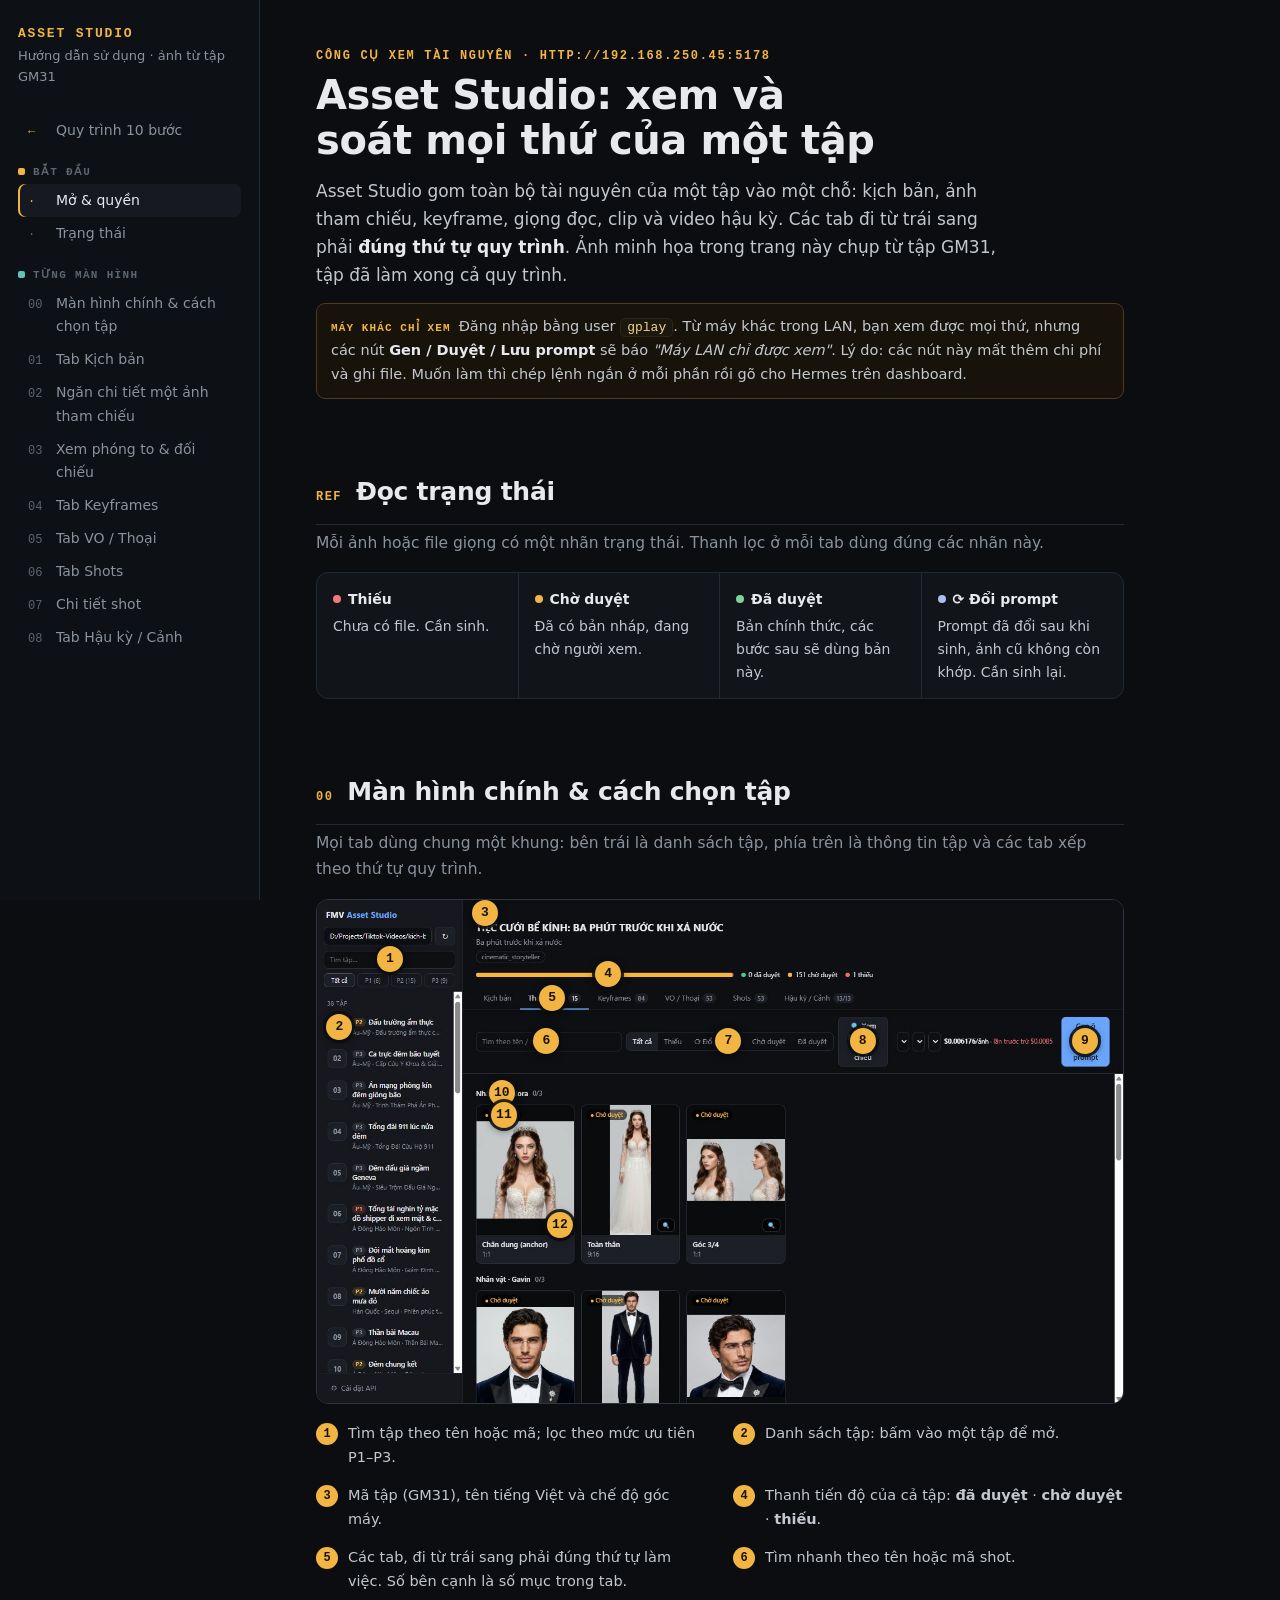
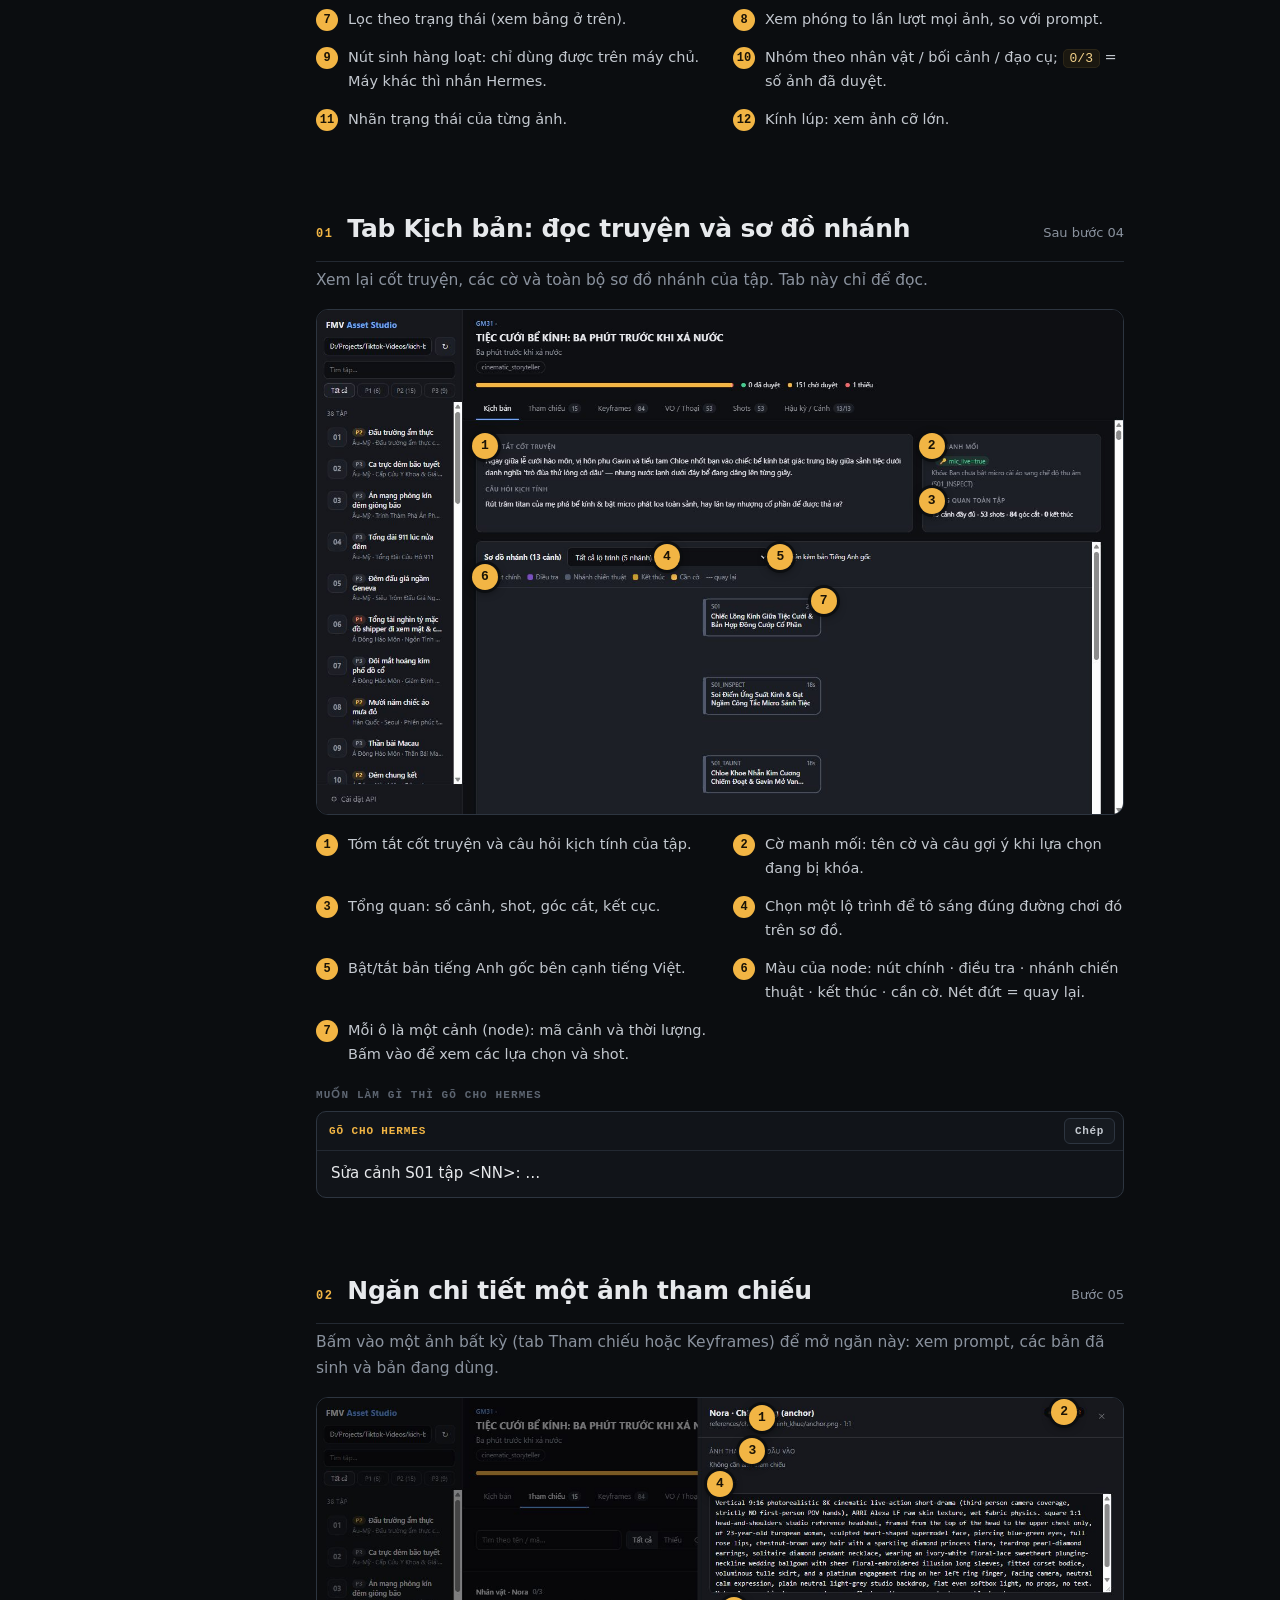
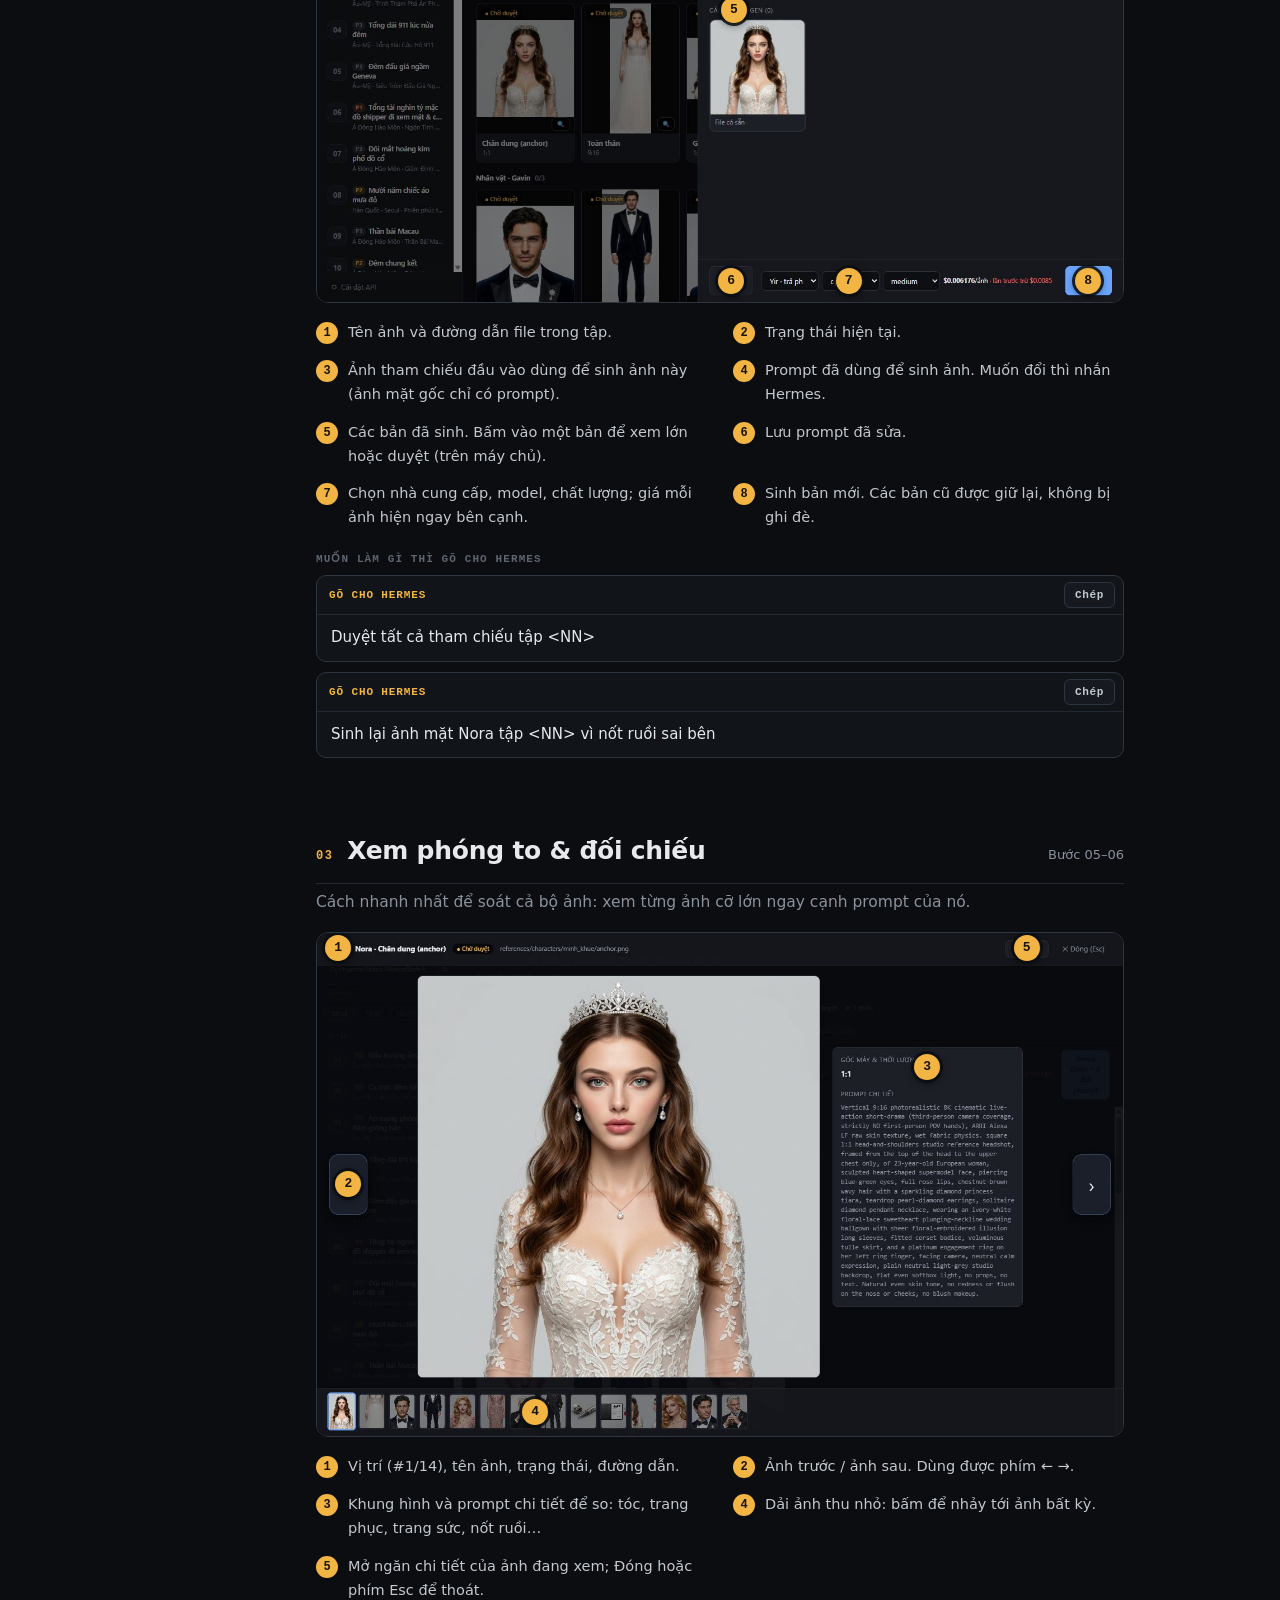
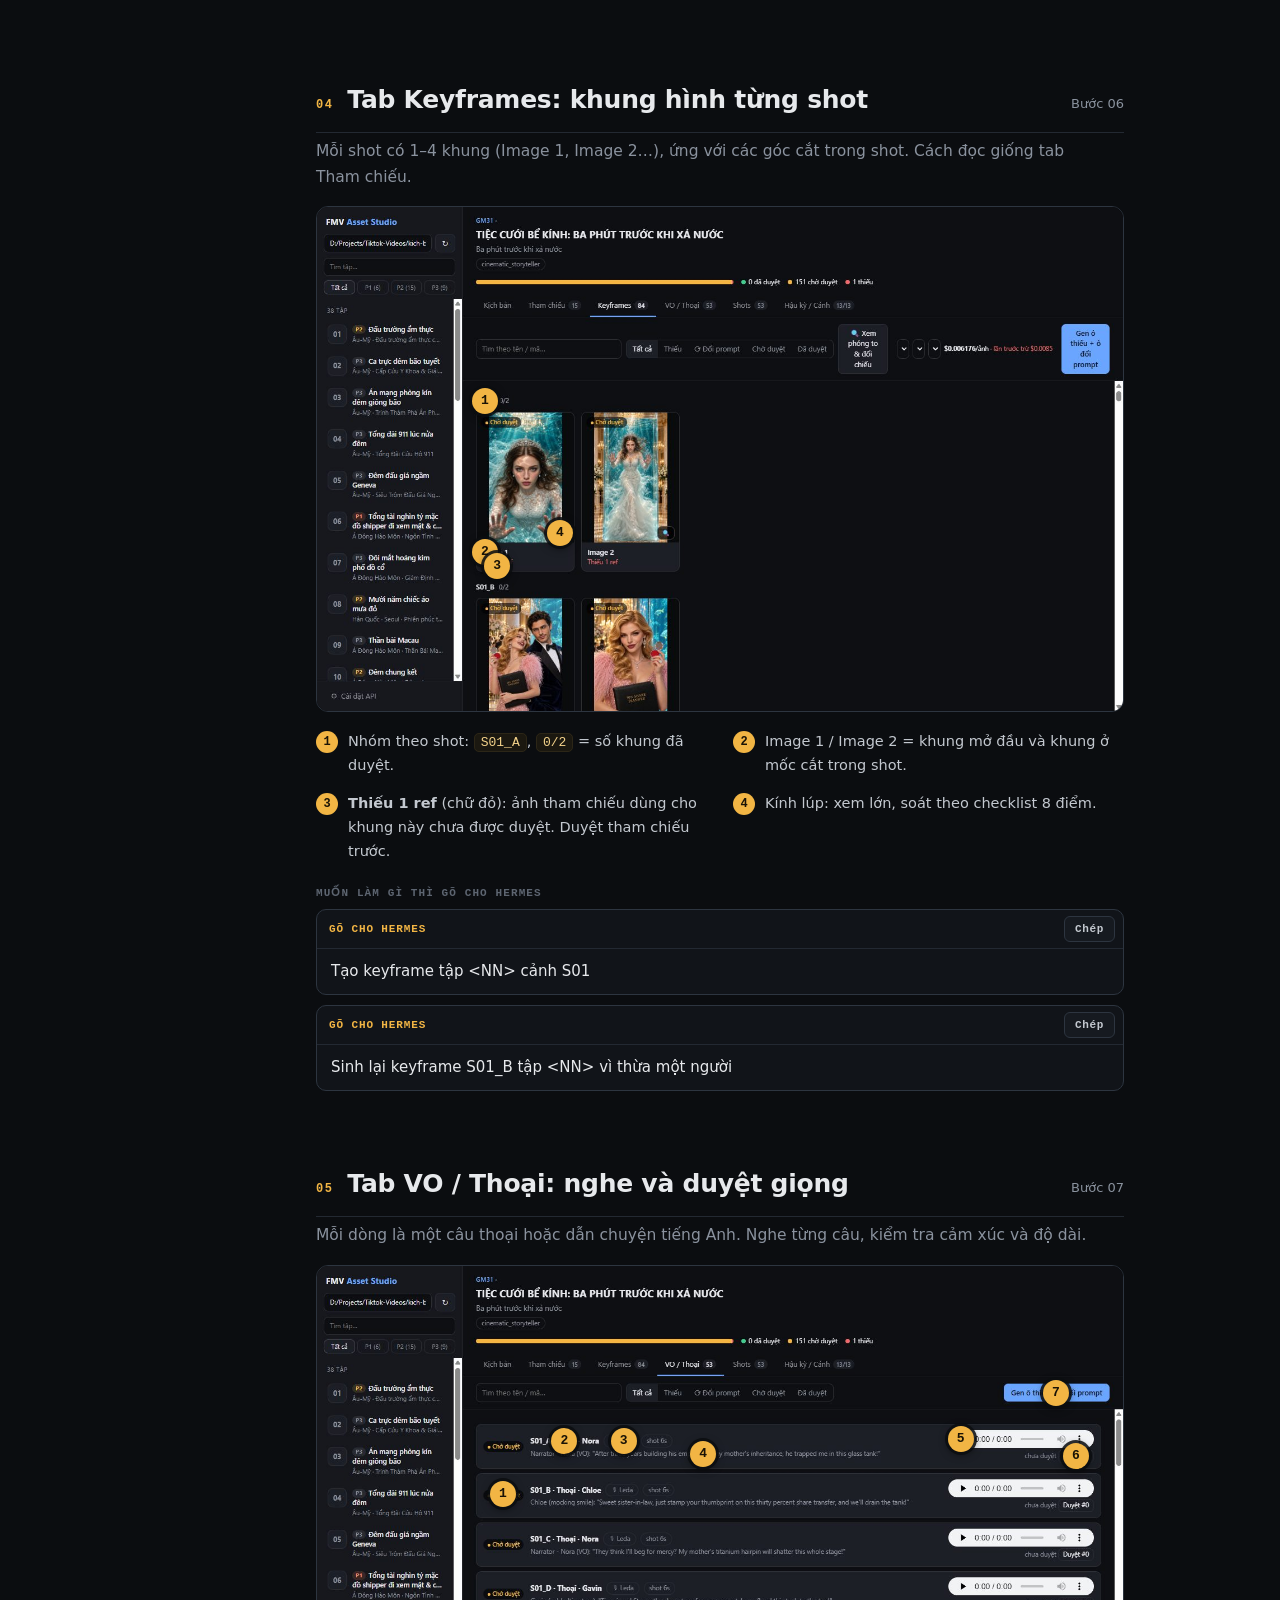
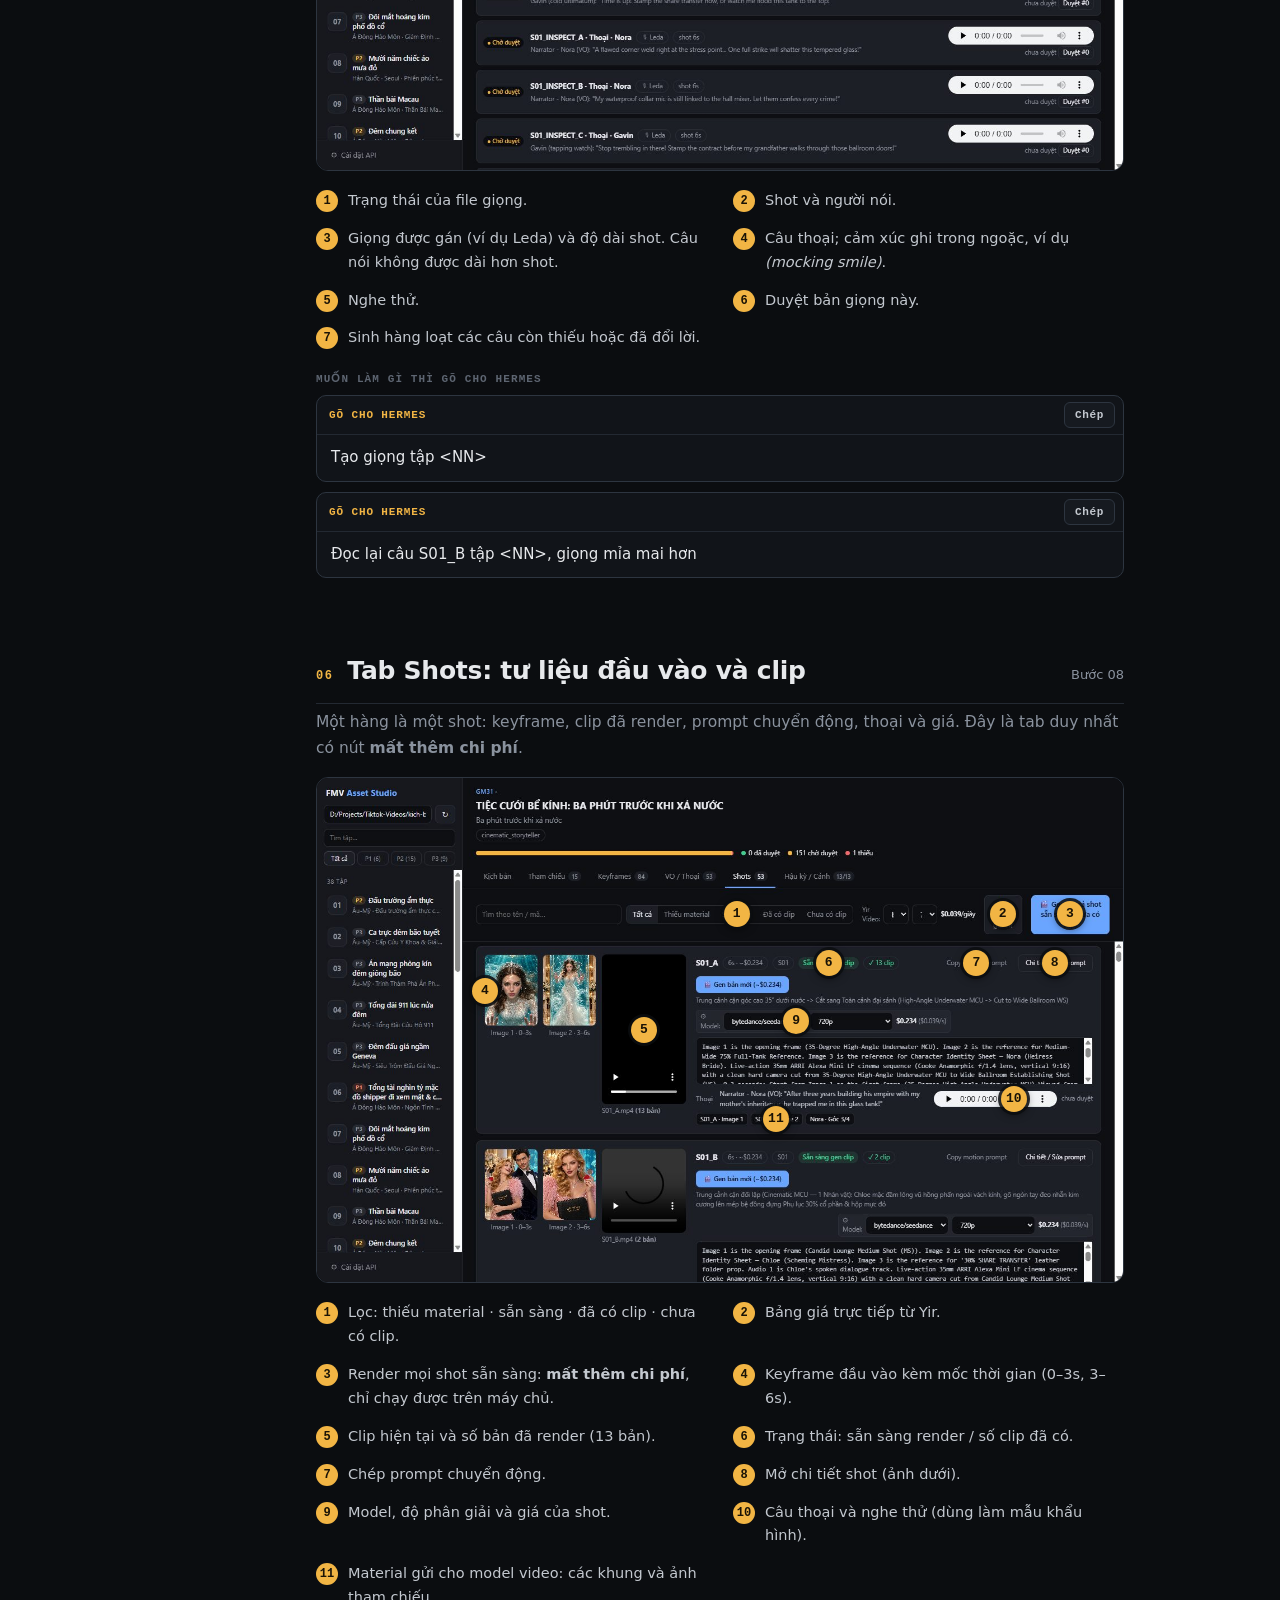
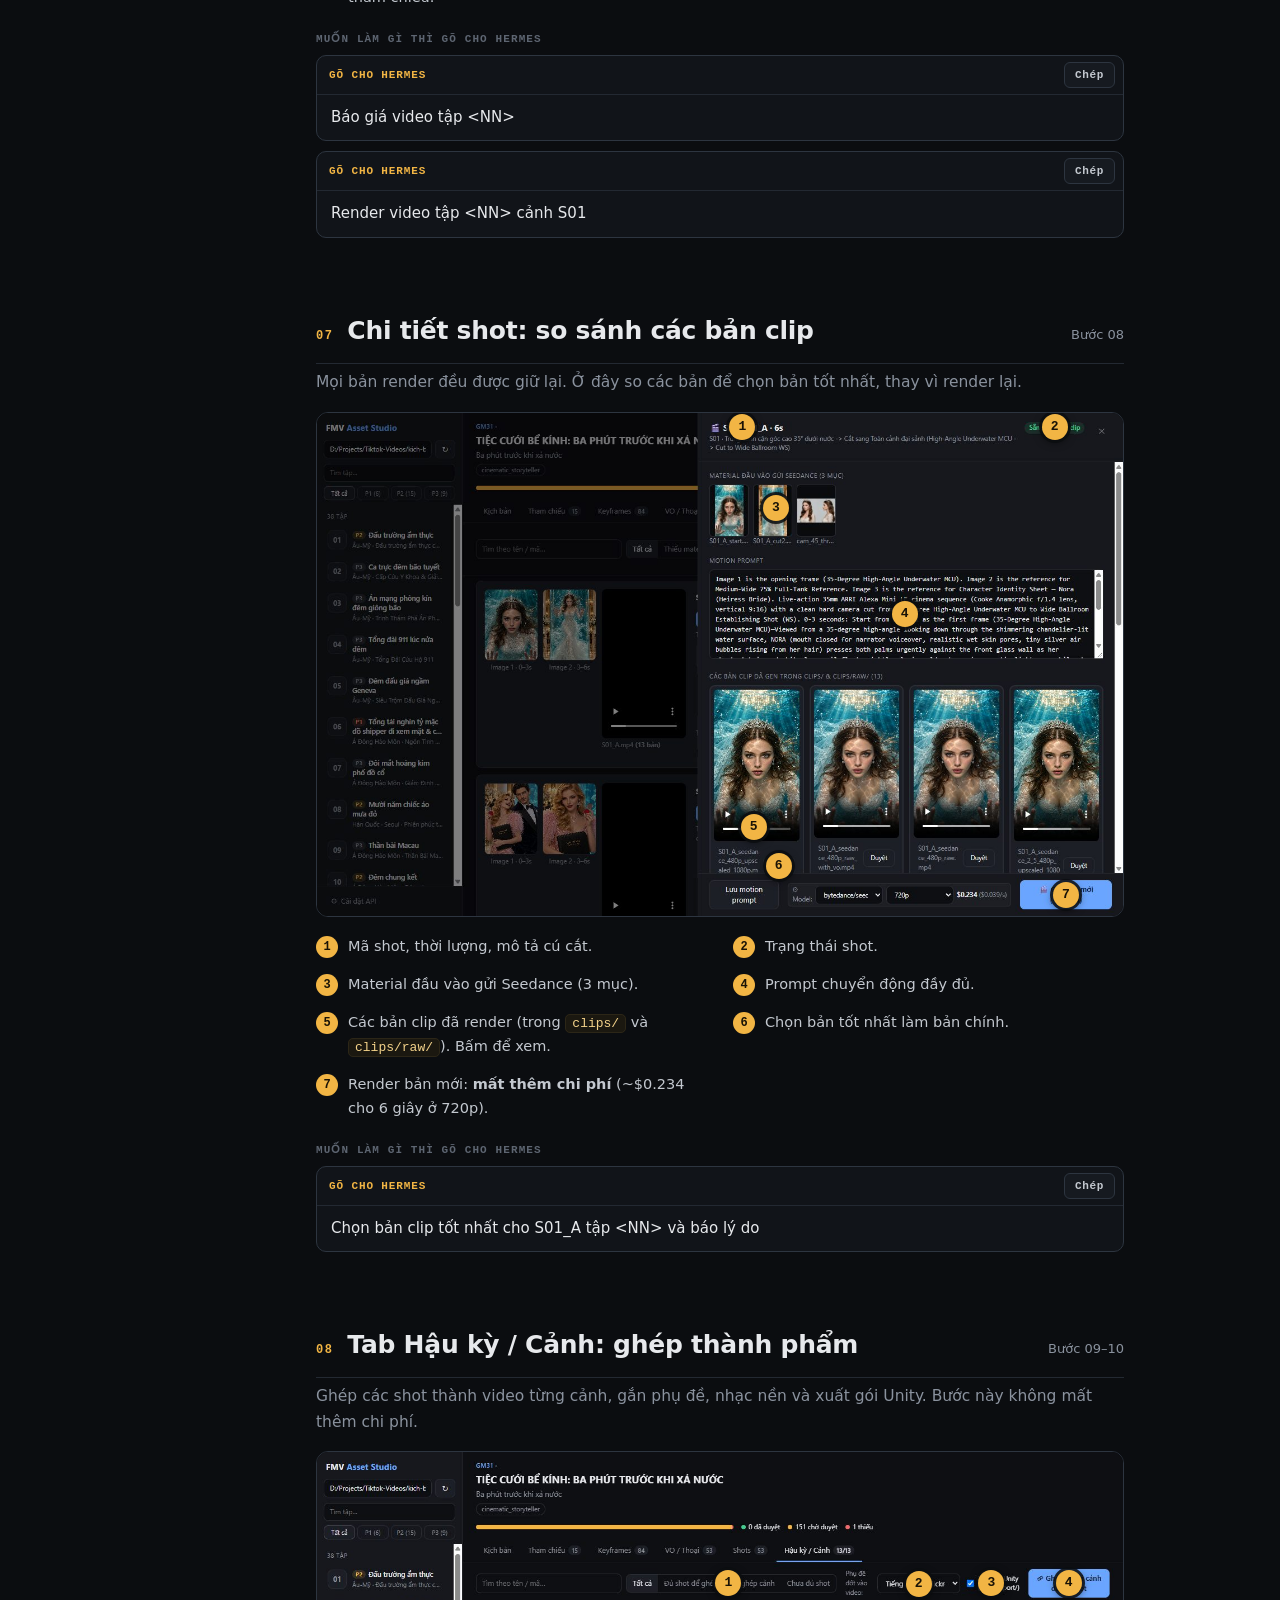
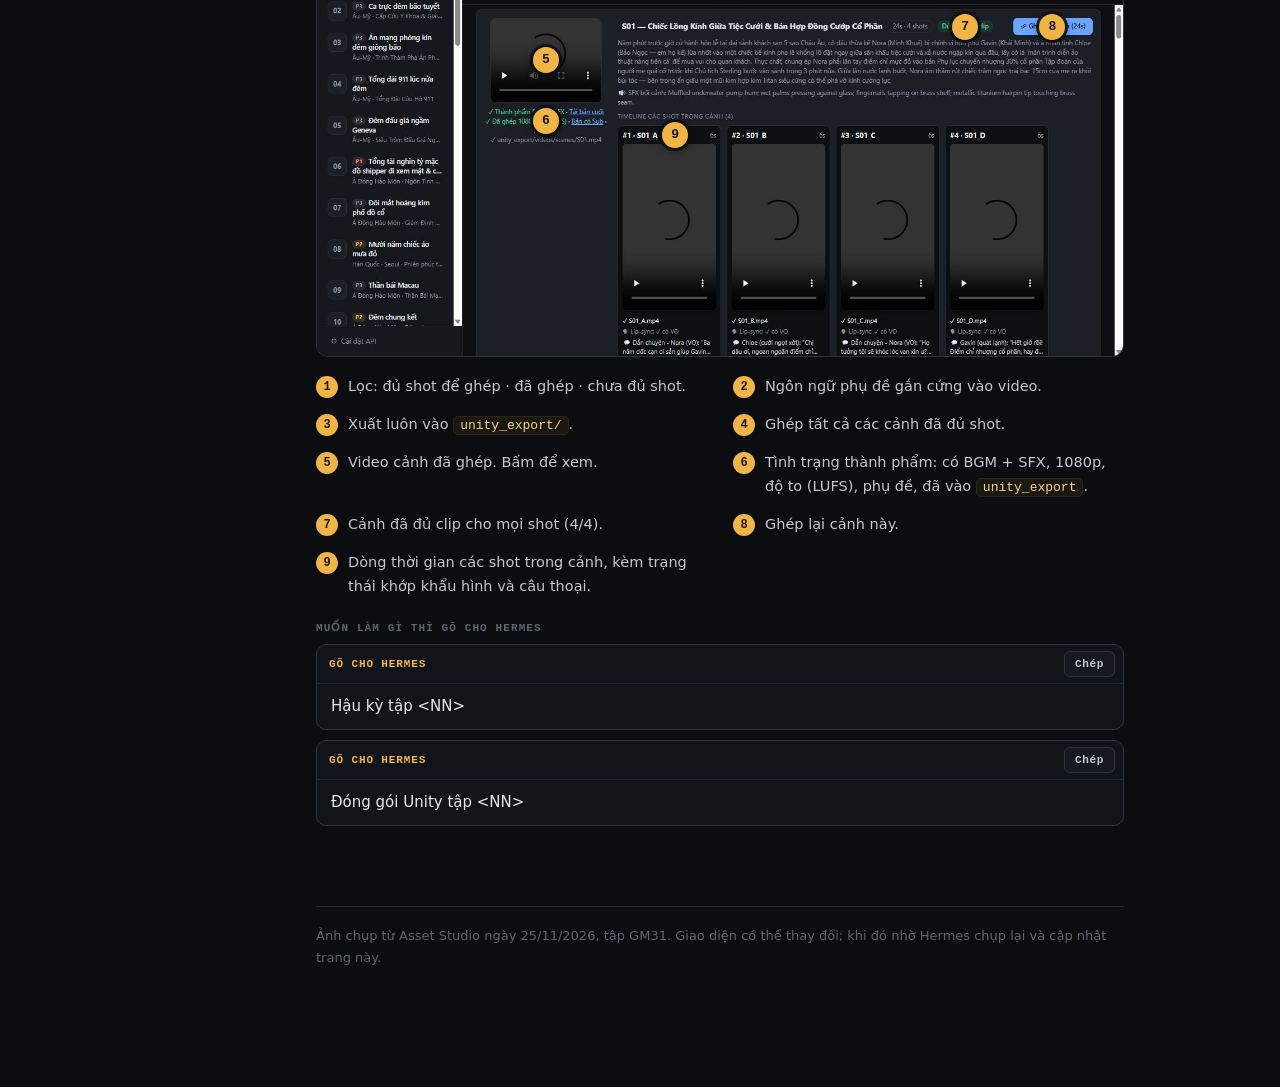
==== huong-dan/HUONG_DAN_ASSET_STUDIO.html @ d91d1560 "Thêm trang hướng dẫn người mới + Asset Studio" ====
<!doctype html>
<html lang="vi">
<head>
<meta charset="utf-8">
<meta name="viewport" content="width=device-width, initial-scale=1">
<title>Asset Studio — Hướng dẫn sử dụng</title>
<link rel="stylesheet" href="huong_dan_assets/guide.css">
<style>
.shotfig{position:relative;margin:14px 0 0;border:1px solid var(--line2);border-radius:12px;overflow:hidden;background:#000;line-height:0}
.shotfig img{width:100%;height:auto;display:block}
.pin{position:absolute;transform:translate(-50%,-50%);width:26px;height:26px;border-radius:50%;background:var(--accent);color:var(--accent-ink);font:700 13px/26px var(--mono);text-align:center;box-shadow:0 0 0 3px rgba(11,13,16,.85),0 2px 8px rgba(0,0,0,.6);pointer-events:none}
.legend{list-style:none;margin:14px 0 0;padding:0;display:grid;grid-template-columns:1fr 1fr;gap:6px 26px;font-size:14.5px}
.legend li{display:flex;gap:10px;align-items:flex-start;padding:4px 0}
.legend .pn{flex:none;width:22px;height:22px;border-radius:50%;background:var(--accent);color:var(--accent-ink);font:700 12px/22px var(--mono);text-align:center;margin-top:1px}
.asks{margin-top:18px} .asks .k{font:600 11px var(--mono);letter-spacing:.1em;text-transform:uppercase;color:var(--faint);margin-bottom:2px}
.status{display:grid;grid-template-columns:repeat(4,1fr);border:1px solid var(--line);border-radius:12px;overflow:hidden;background:var(--panel)}
.status>div{padding:14px 16px;border-right:1px solid var(--line);font-size:14px} .status>div:last-child{border-right:0}
.status b{display:inline-flex;align-items:center;gap:7px;font-weight:600;color:var(--ink);margin-bottom:4px}
.status i{width:8px;height:8px;border-radius:50%;display:inline-block}
aside a.ext span{color:var(--accent)}
@media (max-width:800px){.legend,.status{grid-template-columns:1fr}.status>div{border-right:0;border-bottom:1px solid var(--line)}.pin{width:18px;height:18px;font-size:10px;line-height:18px}}
</style>
</head>
<body>
<div class="shell">
<aside>
  <div class="brand">Asset Studio</div>
  <div class="brand-sub">Hướng dẫn sử dụng · ảnh từ tập GM31</div>
  <a href="HUONG_DAN_NGUOI_MOI.html" class="ext"><span>←</span>Quy trình 10 bước</a>
  <div class="navgrp"><i style="background:var(--accent)"></i>Bắt đầu</div>
  <a href="#mo"><span>·</span>Mở &amp; quyền</a><a href="#trang-thai"><span>·</span>Trạng thái</a>
  <div class="navgrp"><i style="background:var(--pB)"></i>Từng màn hình</div>
  <a href="#00-tong-quan"><span>00</span>Màn hình chính & cách chọn tập</a><a href="#02-kich-ban"><span>01</span>Tab Kịch bản</a><a href="#03-tham-chieu"><span>02</span>Ngăn chi tiết một ảnh tham chiếu</a><a href="#04-phong-to"><span>03</span>Xem phóng to & đối chiếu</a><a href="#05-keyframes"><span>04</span>Tab Keyframes</a><a href="#06-vo"><span>05</span>Tab VO / Thoại</a><a href="#07-shots"><span>06</span>Tab Shots</a><a href="#08-chi-tiet-shot"><span>07</span>Chi tiết shot</a><a href="#09-hau-ky"><span>08</span>Tab Hậu kỳ / Cảnh</a>
</aside>
<main>
<header id="mo">
  <div class="eyebrow">Công cụ xem tài nguyên · http://192.168.250.45:5178</div>
  <h1>Asset Studio: xem và soát mọi thứ của một tập</h1>
  <p class="lede">Asset Studio gom toàn bộ tài nguyên của một tập vào một chỗ: kịch bản, ảnh tham chiếu, keyframe, giọng đọc, clip và video hậu kỳ. Các tab đi từ trái sang phải <b class="w">đúng thứ tự quy trình</b>. Ảnh minh họa trong trang này chụp từ tập GM31, tập đã làm xong cả quy trình.</p>
  <div class="note n-warn"><b class="lab">Máy khác chỉ xem</b>Đăng nhập bằng user <code>gplay</code>. Từ máy khác trong LAN, bạn xem được mọi thứ, nhưng các nút <b class="w">Gen / Duyệt / Lưu prompt</b> sẽ báo <i>"Máy LAN chỉ được xem"</i>. Lý do: các nút này mất thêm chi phí và ghi file. Muốn làm thì chép lệnh ngắn ở mỗi phần rồi gõ cho Hermes trên dashboard.</div>
</header>

<section class="blk" id="trang-thai">
  <div class="shd"><span class="tagp">REF</span><h2>Đọc trạng thái</h2></div>
  <p class="goal">Mỗi ảnh hoặc file giọng có một nhãn trạng thái. Thanh lọc ở mỗi tab dùng đúng các nhãn này.</p>
  <div class="status">
    <div><b><i style="background:var(--stop)"></i>Thiếu</b><br>Chưa có file. Cần sinh.</div>
    <div><b><i style="background:var(--accent)"></i>Chờ duyệt</b><br>Đã có bản nháp, đang chờ người xem.</div>
    <div><b><i style="background:var(--ok)"></i>Đã duyệt</b><br>Bản chính thức, các bước sau sẽ dùng bản này.</div>
    <div><b><i style="background:#a9bdf3"></i>⟳ Đổi prompt</b><br>Prompt đã đổi sau khi sinh, ảnh cũ không còn khớp. Cần sinh lại.</div>
  </div>
</section>

<section class="blk" id="00-tong-quan">
  <div class="shd"><span class="tagp">00</span><h2>Màn hình chính & cách chọn tập</h2></div>
  <p class="goal">Mọi tab dùng chung một khung: bên trái là danh sách tập, phía trên là thông tin tập và các tab xếp theo thứ tự quy trình.</p>
  <figure class="shotfig"><a href="huong_dan_assets/asset_studio/03_tab_tham_chieu.jpg" target="_blank" title="Mở ảnh gốc"><img src="huong_dan_assets/asset_studio/03_tab_tham_chieu.jpg" alt="Màn hình chính &amp; cách chọn tập" loading="lazy" width="1440" height="900"></a><span class="pin" style="left:9.03%;top:11.89%">1</span><span class="pin" style="left:2.78%;top:25.22%">2</span><span class="pin" style="left:20.83%;top:2.67%">3</span><span class="pin" style="left:36.11%;top:14.78%">4</span><span class="pin" style="left:29.17%;top:19.56%">5</span><span class="pin" style="left:28.47%;top:28.11%">6</span><span class="pin" style="left:51.04%;top:28.11%">7</span><span class="pin" style="left:67.71%;top:28.11%">8</span><span class="pin" style="left:95.28%;top:28.11%">9</span><span class="pin" style="left:22.92%;top:38.44%">10</span><span class="pin" style="left:23.19%;top:42.67%">11</span><span class="pin" style="left:30.14%;top:64.67%">12</span></figure>
  <ol class="legend"><li><span class="pn">1</span><span>Tìm tập theo tên hoặc mã; lọc theo mức ưu tiên P1–P3.</span></li><li><span class="pn">2</span><span>Danh sách tập: bấm vào một tập để mở.</span></li><li><span class="pn">3</span><span>Mã tập (GM31), tên tiếng Việt và chế độ góc máy.</span></li><li><span class="pn">4</span><span>Thanh tiến độ của cả tập: <b>đã duyệt</b> · <b>chờ duyệt</b> · <b>thiếu</b>.</span></li><li><span class="pn">5</span><span>Các tab, đi từ trái sang phải đúng thứ tự làm việc. Số bên cạnh là số mục trong tab.</span></li><li><span class="pn">6</span><span>Tìm nhanh theo tên hoặc mã shot.</span></li><li><span class="pn">7</span><span>Lọc theo trạng thái (xem bảng ở trên).</span></li><li><span class="pn">8</span><span>Xem phóng to lần lượt mọi ảnh, so với prompt.</span></li><li><span class="pn">9</span><span>Nút sinh hàng loạt: chỉ dùng được trên máy chủ. Máy khác thì nhắn Hermes.</span></li><li><span class="pn">10</span><span>Nhóm theo nhân vật / bối cảnh / đạo cụ; <code>0/3</code> = số ảnh đã duyệt.</span></li><li><span class="pn">11</span><span>Nhãn trạng thái của từng ảnh.</span></li><li><span class="pn">12</span><span>Kính lúp: xem ảnh cỡ lớn.</span></li></ol>
  
</section>
<section class="blk" id="02-kich-ban">
  <div class="shd"><span class="tagp">01</span><h2>Tab Kịch bản: đọc truyện và sơ đồ nhánh</h2><span class="rt">Sau bước 04</span></div>
  <p class="goal">Xem lại cốt truyện, các cờ và toàn bộ sơ đồ nhánh của tập. Tab này chỉ để đọc.</p>
  <figure class="shotfig"><a href="huong_dan_assets/asset_studio/02_tab_kich_ban.jpg" target="_blank" title="Mở ảnh gốc"><img src="huong_dan_assets/asset_studio/02_tab_kich_ban.jpg" alt="Tab Kịch bản: đọc truyện và sơ đồ nhánh" loading="lazy" width="1440" height="900"></a><span class="pin" style="left:20.83%;top:27.00%">1</span><span class="pin" style="left:76.25%;top:27.00%">2</span><span class="pin" style="left:76.25%;top:37.78%">3</span><span class="pin" style="left:43.40%;top:49.00%">4</span><span class="pin" style="left:57.50%;top:49.00%">5</span><span class="pin" style="left:20.83%;top:53.00%">6</span><span class="pin" style="left:62.85%;top:57.78%">7</span></figure>
  <ol class="legend"><li><span class="pn">1</span><span>Tóm tắt cốt truyện và câu hỏi kịch tính của tập.</span></li><li><span class="pn">2</span><span>Cờ manh mối: tên cờ và câu gợi ý khi lựa chọn đang bị khóa.</span></li><li><span class="pn">3</span><span>Tổng quan: số cảnh, shot, góc cắt, kết cục.</span></li><li><span class="pn">4</span><span>Chọn một lộ trình để tô sáng đúng đường chơi đó trên sơ đồ.</span></li><li><span class="pn">5</span><span>Bật/tắt bản tiếng Anh gốc bên cạnh tiếng Việt.</span></li><li><span class="pn">6</span><span>Màu của node: nút chính · điều tra · nhánh chiến thuật · kết thúc · cần cờ. Nét đứt = quay lại.</span></li><li><span class="pn">7</span><span>Mỗi ô là một cảnh (node): mã cảnh và thời lượng. Bấm vào để xem các lựa chọn và shot.</span></li></ol>
  <div class="asks"><div class="k">Muốn làm gì thì gõ cho Hermes</div><div class="cmd"><div class="hd"><em>Gõ cho Hermes</em><button class="copy">Chép</button></div><pre>Sửa cảnh S01 tập &lt;NN&gt;: …</pre></div></div>
</section>
<section class="blk" id="03-tham-chieu">
  <div class="shd"><span class="tagp">02</span><h2>Ngăn chi tiết một ảnh tham chiếu</h2><span class="rt">Bước 05</span></div>
  <p class="goal">Bấm vào một ảnh bất kỳ (tab Tham chiếu hoặc Keyframes) để mở ngăn này: xem prompt, các bản đã sinh và bản đang dùng.</p>
  <figure class="shotfig"><a href="huong_dan_assets/asset_studio/04_ngan_chi_tiet_anh.jpg" target="_blank" title="Mở ảnh gốc"><img src="huong_dan_assets/asset_studio/04_ngan_chi_tiet_anh.jpg" alt="Ngăn chi tiết một ảnh tham chiếu" loading="lazy" width="1440" height="900"></a><span class="pin" style="left:55.21%;top:3.89%">1</span><span class="pin" style="left:92.71%;top:2.78%">2</span><span class="pin" style="left:54.03%;top:10.56%">3</span><span class="pin" style="left:50.00%;top:17.00%">4</span><span class="pin" style="left:51.74%;top:42.11%">5</span><span class="pin" style="left:51.39%;top:95.78%">6</span><span class="pin" style="left:65.97%;top:95.78%">7</span><span class="pin" style="left:95.69%;top:95.78%">8</span></figure>
  <ol class="legend"><li><span class="pn">1</span><span>Tên ảnh và đường dẫn file trong tập.</span></li><li><span class="pn">2</span><span>Trạng thái hiện tại.</span></li><li><span class="pn">3</span><span>Ảnh tham chiếu đầu vào dùng để sinh ảnh này (ảnh mặt gốc chỉ có prompt).</span></li><li><span class="pn">4</span><span>Prompt đã dùng để sinh ảnh. Muốn đổi thì nhắn Hermes.</span></li><li><span class="pn">5</span><span>Các bản đã sinh. Bấm vào một bản để xem lớn hoặc duyệt (trên máy chủ).</span></li><li><span class="pn">6</span><span>Lưu prompt đã sửa.</span></li><li><span class="pn">7</span><span>Chọn nhà cung cấp, model, chất lượng; giá mỗi ảnh hiện ngay bên cạnh.</span></li><li><span class="pn">8</span><span>Sinh bản mới. Các bản cũ được giữ lại, không bị ghi đè.</span></li></ol>
  <div class="asks"><div class="k">Muốn làm gì thì gõ cho Hermes</div><div class="cmd"><div class="hd"><em>Gõ cho Hermes</em><button class="copy">Chép</button></div><pre>Duyệt tất cả tham chiếu tập &lt;NN&gt;</pre></div><div class="cmd"><div class="hd"><em>Gõ cho Hermes</em><button class="copy">Chép</button></div><pre>Sinh lại ảnh mặt Nora tập &lt;NN&gt; vì nốt ruồi sai bên</pre></div></div>
</section>
<section class="blk" id="04-phong-to">
  <div class="shd"><span class="tagp">03</span><h2>Xem phóng to & đối chiếu</h2><span class="rt">Bước 05–06</span></div>
  <p class="goal">Cách nhanh nhất để soát cả bộ ảnh: xem từng ảnh cỡ lớn ngay cạnh prompt của nó.</p>
  <figure class="shotfig"><a href="huong_dan_assets/asset_studio/04b_xem_phong_to.jpg" target="_blank" title="Mở ảnh gốc"><img src="huong_dan_assets/asset_studio/04b_xem_phong_to.jpg" alt="Xem phóng to &amp; đối chiếu" loading="lazy" width="1440" height="900"></a><span class="pin" style="left:2.64%;top:3.11%">1</span><span class="pin" style="left:3.89%;top:50.00%">2</span><span class="pin" style="left:75.69%;top:26.67%">3</span><span class="pin" style="left:27.08%;top:95.11%">4</span><span class="pin" style="left:88.06%;top:3.11%">5</span></figure>
  <ol class="legend"><li><span class="pn">1</span><span>Vị trí (#1/14), tên ảnh, trạng thái, đường dẫn.</span></li><li><span class="pn">2</span><span>Ảnh trước / ảnh sau. Dùng được phím ← →.</span></li><li><span class="pn">3</span><span>Khung hình và prompt chi tiết để so: tóc, trang phục, trang sức, nốt ruồi…</span></li><li><span class="pn">4</span><span>Dải ảnh thu nhỏ: bấm để nhảy tới ảnh bất kỳ.</span></li><li><span class="pn">5</span><span>Mở ngăn chi tiết của ảnh đang xem; Đóng hoặc phím Esc để thoát.</span></li></ol>
  
</section>
<section class="blk" id="05-keyframes">
  <div class="shd"><span class="tagp">04</span><h2>Tab Keyframes: khung hình từng shot</h2><span class="rt">Bước 06</span></div>
  <p class="goal">Mỗi shot có 1–4 khung (Image 1, Image 2…), ứng với các góc cắt trong shot. Cách đọc giống tab Tham chiếu.</p>
  <figure class="shotfig"><a href="huong_dan_assets/asset_studio/05_tab_keyframes.jpg" target="_blank" title="Mở ảnh gốc"><img src="huong_dan_assets/asset_studio/05_tab_keyframes.jpg" alt="Tab Keyframes: khung hình từng shot" loading="lazy" width="1440" height="900"></a><span class="pin" style="left:20.83%;top:38.44%">1</span><span class="pin" style="left:20.83%;top:68.44%">2</span><span class="pin" style="left:22.36%;top:71.11%">3</span><span class="pin" style="left:30.14%;top:64.67%">4</span></figure>
  <ol class="legend"><li><span class="pn">1</span><span>Nhóm theo shot: <code>S01_A</code>, <code>0/2</code> = số khung đã duyệt.</span></li><li><span class="pn">2</span><span>Image 1 / Image 2 = khung mở đầu và khung ở mốc cắt trong shot.</span></li><li><span class="pn">3</span><span><b>Thiếu 1 ref</b> (chữ đỏ): ảnh tham chiếu dùng cho khung này chưa được duyệt. Duyệt tham chiếu trước.</span></li><li><span class="pn">4</span><span>Kính lúp: xem lớn, soát theo checklist 8 điểm.</span></li></ol>
  <div class="asks"><div class="k">Muốn làm gì thì gõ cho Hermes</div><div class="cmd"><div class="hd"><em>Gõ cho Hermes</em><button class="copy">Chép</button></div><pre>Tạo keyframe tập &lt;NN&gt; cảnh S01</pre></div><div class="cmd"><div class="hd"><em>Gõ cho Hermes</em><button class="copy">Chép</button></div><pre>Sinh lại keyframe S01_B tập &lt;NN&gt; vì thừa một người</pre></div></div>
</section>
<section class="blk" id="06-vo">
  <div class="shd"><span class="tagp">05</span><h2>Tab VO / Thoại: nghe và duyệt giọng</h2><span class="rt">Bước 07</span></div>
  <p class="goal">Mỗi dòng là một câu thoại hoặc dẫn chuyện tiếng Anh. Nghe từng câu, kiểm tra cảm xúc và độ dài.</p>
  <figure class="shotfig"><a href="huong_dan_assets/asset_studio/06_tab_vo.jpg" target="_blank" title="Mở ảnh gốc"><img src="huong_dan_assets/asset_studio/06_tab_vo.jpg" alt="Tab VO / Thoại: nghe và duyệt giọng" loading="lazy" width="1440" height="900"></a><span class="pin" style="left:23.06%;top:45.33%">1</span><span class="pin" style="left:30.69%;top:34.67%">2</span><span class="pin" style="left:38.06%;top:34.67%">3</span><span class="pin" style="left:47.92%;top:37.22%">4</span><span class="pin" style="left:79.86%;top:34.33%">5</span><span class="pin" style="left:94.17%;top:37.67%">6</span><span class="pin" style="left:91.67%;top:25.11%">7</span></figure>
  <ol class="legend"><li><span class="pn">1</span><span>Trạng thái của file giọng.</span></li><li><span class="pn">2</span><span>Shot và người nói.</span></li><li><span class="pn">3</span><span>Giọng được gán (ví dụ Leda) và độ dài shot. Câu nói không được dài hơn shot.</span></li><li><span class="pn">4</span><span>Câu thoại; cảm xúc ghi trong ngoặc, ví dụ <i>(mocking smile)</i>.</span></li><li><span class="pn">5</span><span>Nghe thử.</span></li><li><span class="pn">6</span><span>Duyệt bản giọng này.</span></li><li><span class="pn">7</span><span>Sinh hàng loạt các câu còn thiếu hoặc đã đổi lời.</span></li></ol>
  <div class="asks"><div class="k">Muốn làm gì thì gõ cho Hermes</div><div class="cmd"><div class="hd"><em>Gõ cho Hermes</em><button class="copy">Chép</button></div><pre>Tạo giọng tập &lt;NN&gt;</pre></div><div class="cmd"><div class="hd"><em>Gõ cho Hermes</em><button class="copy">Chép</button></div><pre>Đọc lại câu S01_B tập &lt;NN&gt;, giọng mỉa mai hơn</pre></div></div>
</section>
<section class="blk" id="07-shots">
  <div class="shd"><span class="tagp">06</span><h2>Tab Shots: tư liệu đầu vào và clip</h2><span class="rt">Bước 08</span></div>
  <p class="goal">Một hàng là một shot: keyframe, clip đã render, prompt chuyển động, thoại và giá. Đây là tab duy nhất có nút <b>mất thêm chi phí</b>.</p>
  <figure class="shotfig"><a href="huong_dan_assets/asset_studio/07_tab_shots.jpg" target="_blank" title="Mở ảnh gốc"><img src="huong_dan_assets/asset_studio/07_tab_shots.jpg" alt="Tab Shots: tư liệu đầu vào và clip" loading="lazy" width="1440" height="900"></a><span class="pin" style="left:52.08%;top:27.00%">1</span><span class="pin" style="left:85.07%;top:27.00%">2</span><span class="pin" style="left:93.40%;top:27.00%">3</span><span class="pin" style="left:20.83%;top:42.22%">4</span><span class="pin" style="left:40.56%;top:50.00%">5</span><span class="pin" style="left:63.47%;top:36.67%">6</span><span class="pin" style="left:81.81%;top:36.67%">7</span><span class="pin" style="left:91.53%;top:36.67%">8</span><span class="pin" style="left:59.44%;top:48.22%">9</span><span class="pin" style="left:86.46%;top:63.67%">10</span><span class="pin" style="left:56.94%;top:67.67%">11</span></figure>
  <ol class="legend"><li><span class="pn">1</span><span>Lọc: thiếu material · sẵn sàng · đã có clip · chưa có clip.</span></li><li><span class="pn">2</span><span>Bảng giá trực tiếp từ Yir.</span></li><li><span class="pn">3</span><span>Render mọi shot sẵn sàng: <b>mất thêm chi phí</b>, chỉ chạy được trên máy chủ.</span></li><li><span class="pn">4</span><span>Keyframe đầu vào kèm mốc thời gian (0–3s, 3–6s).</span></li><li><span class="pn">5</span><span>Clip hiện tại và số bản đã render (13 bản).</span></li><li><span class="pn">6</span><span>Trạng thái: sẵn sàng render / số clip đã có.</span></li><li><span class="pn">7</span><span>Chép prompt chuyển động.</span></li><li><span class="pn">8</span><span>Mở chi tiết shot (ảnh dưới).</span></li><li><span class="pn">9</span><span>Model, độ phân giải và giá của shot.</span></li><li><span class="pn">10</span><span>Câu thoại và nghe thử (dùng làm mẫu khẩu hình).</span></li><li><span class="pn">11</span><span>Material gửi cho model video: các khung và ảnh tham chiếu.</span></li></ol>
  <div class="asks"><div class="k">Muốn làm gì thì gõ cho Hermes</div><div class="cmd"><div class="hd"><em>Gõ cho Hermes</em><button class="copy">Chép</button></div><pre>Báo giá video tập &lt;NN&gt;</pre></div><div class="cmd"><div class="hd"><em>Gõ cho Hermes</em><button class="copy">Chép</button></div><pre>Render video tập &lt;NN&gt; cảnh S01</pre></div></div>
</section>
<section class="blk" id="08-chi-tiet-shot">
  <div class="shd"><span class="tagp">07</span><h2>Chi tiết shot: so sánh các bản clip</h2><span class="rt">Bước 08</span></div>
  <p class="goal">Mọi bản render đều được giữ lại. Ở đây so các bản để chọn bản tốt nhất, thay vì render lại.</p>
  <figure class="shotfig"><a href="huong_dan_assets/asset_studio/08_ngan_chi_tiet_shot.jpg" target="_blank" title="Mở ảnh gốc"><img src="huong_dan_assets/asset_studio/08_ngan_chi_tiet_shot.jpg" alt="Chi tiết shot: so sánh các bản clip" loading="lazy" width="1440" height="900"></a><span class="pin" style="left:52.78%;top:2.89%">1</span><span class="pin" style="left:91.53%;top:2.89%">2</span><span class="pin" style="left:56.94%;top:18.89%">3</span><span class="pin" style="left:72.92%;top:40.00%">4</span><span class="pin" style="left:54.17%;top:82.22%">5</span><span class="pin" style="left:57.29%;top:90.00%">6</span><span class="pin" style="left:92.92%;top:95.78%">7</span></figure>
  <ol class="legend"><li><span class="pn">1</span><span>Mã shot, thời lượng, mô tả cú cắt.</span></li><li><span class="pn">2</span><span>Trạng thái shot.</span></li><li><span class="pn">3</span><span>Material đầu vào gửi Seedance (3 mục).</span></li><li><span class="pn">4</span><span>Prompt chuyển động đầy đủ.</span></li><li><span class="pn">5</span><span>Các bản clip đã render (trong <code>clips/</code> và <code>clips/raw/</code>). Bấm để xem.</span></li><li><span class="pn">6</span><span>Chọn bản tốt nhất làm bản chính.</span></li><li><span class="pn">7</span><span>Render bản mới: <b>mất thêm chi phí</b> (~$0.234 cho 6 giây ở 720p).</span></li></ol>
  <div class="asks"><div class="k">Muốn làm gì thì gõ cho Hermes</div><div class="cmd"><div class="hd"><em>Gõ cho Hermes</em><button class="copy">Chép</button></div><pre>Chọn bản clip tốt nhất cho S01_A tập &lt;NN&gt; và báo lý do</pre></div></div>
</section>
<section class="blk" id="09-hau-ky">
  <div class="shd"><span class="tagp">08</span><h2>Tab Hậu kỳ / Cảnh: ghép thành phẩm</h2><span class="rt">Bước 09–10</span></div>
  <p class="goal">Ghép các shot thành video từng cảnh, gắn phụ đề, nhạc nền và xuất gói Unity. Bước này không mất thêm chi phí.</p>
  <figure class="shotfig"><a href="huong_dan_assets/asset_studio/09_tab_hau_ky.jpg" target="_blank" title="Mở ảnh gốc"><img src="huong_dan_assets/asset_studio/09_tab_hau_ky.jpg" alt="Tab Hậu kỳ / Cảnh: ghép thành phẩm" loading="lazy" width="1440" height="900"></a><span class="pin" style="left:51.04%;top:26.00%">1</span><span class="pin" style="left:74.65%;top:26.11%">2</span><span class="pin" style="left:83.68%;top:26.00%">3</span><span class="pin" style="left:93.26%;top:26.00%">4</span><span class="pin" style="left:28.40%;top:41.11%">5</span><span class="pin" style="left:28.40%;top:53.33%">6</span><span class="pin" style="left:80.42%;top:34.56%">7</span><span class="pin" style="left:91.25%;top:34.56%">8</span><span class="pin" style="left:44.44%;top:56.11%">9</span></figure>
  <ol class="legend"><li><span class="pn">1</span><span>Lọc: đủ shot để ghép · đã ghép · chưa đủ shot.</span></li><li><span class="pn">2</span><span>Ngôn ngữ phụ đề gắn cứng vào video.</span></li><li><span class="pn">3</span><span>Xuất luôn vào <code>unity_export/</code>.</span></li><li><span class="pn">4</span><span>Ghép tất cả các cảnh đã đủ shot.</span></li><li><span class="pn">5</span><span>Video cảnh đã ghép. Bấm để xem.</span></li><li><span class="pn">6</span><span>Tình trạng thành phẩm: có BGM + SFX, 1080p, độ to (LUFS), phụ đề, đã vào <code>unity_export</code>.</span></li><li><span class="pn">7</span><span>Cảnh đã đủ clip cho mọi shot (4/4).</span></li><li><span class="pn">8</span><span>Ghép lại cảnh này.</span></li><li><span class="pn">9</span><span>Dòng thời gian các shot trong cảnh, kèm trạng thái khớp khẩu hình và câu thoại.</span></li></ol>
  <div class="asks"><div class="k">Muốn làm gì thì gõ cho Hermes</div><div class="cmd"><div class="hd"><em>Gõ cho Hermes</em><button class="copy">Chép</button></div><pre>Hậu kỳ tập &lt;NN&gt;</pre></div><div class="cmd"><div class="hd"><em>Gõ cho Hermes</em><button class="copy">Chép</button></div><pre>Đóng gói Unity tập &lt;NN&gt;</pre></div></div>
</section>
<footer>Ảnh chụp từ Asset Studio ngày 25/11/2026, tập GM31. Giao diện có thể thay đổi; khi đó nhờ Hermes chụp lại và cập nhật trang này.</footer>
</main>
</div>
<script>
document.querySelectorAll('.copy').forEach(b=>b.addEventListener('click',()=>{
  const t=b.closest('.cmd').querySelector('pre').innerText.trim();
  const done=()=>{b.textContent='Đã chép';b.classList.add('ok');setTimeout(()=>{b.textContent='Chép';b.classList.remove('ok')},1500)};
  (navigator.clipboard&&window.isSecureContext?navigator.clipboard.writeText(t):Promise.reject()).then(done).catch(()=>{
    const a=document.createElement('textarea');a.value=t;document.body.appendChild(a);a.select();document.execCommand('copy');a.remove();done();});
}));
const links=[...document.querySelectorAll('aside a')].filter(a=>a.hash), byId=Object.fromEntries(links.map(a=>[a.hash.slice(1),a]));
const io=new IntersectionObserver(es=>es.forEach(e=>{if(e.isIntersecting){links.forEach(a=>a.classList.remove('on'));byId[e.target.id]?.classList.add('on')}}),{rootMargin:'-20% 0px -70% 0px'});
Object.keys(byId).forEach(id=>{const el=document.getElementById(id); if(el) io.observe(el)});
</script>
</body>
</html>
---- huong-dan/huong_dan_assets/guide.css ----
:root{
  --bg:#0b0d10; --panel:#111419; --panel2:#161a20; --line:#232932; --line2:#2d3540;
  --ink:#e7e9ec; --ink2:#c3c8cf; --muted:#8a929e; --faint:#5d6571;
  --accent:#f2b544; --accent-ink:#1a1306;
  --pA:#86a8f0; --pB:#5fc4b4; --pC:#f0787f; --pD:#a6cf6b;
  --stop:#f0787f; --ok:#7fd29a;
  --mono:"Cascadia Code","Cascadia Mono",Consolas,monospace;
  --sans:"Segoe UI Variable Text","Segoe UI",system-ui,sans-serif;
  --display:"Segoe UI Variable Display","Segoe UI",system-ui,sans-serif;
}
*{box-sizing:border-box}
html{scroll-behavior:smooth;scroll-padding-top:24px}
@media (prefers-reduced-motion:reduce){html{scroll-behavior:auto}}
body{margin:0;background:var(--bg);color:var(--ink2);font:15.5px/1.65 var(--sans);-webkit-font-smoothing:antialiased}
a{color:var(--accent);text-decoration:none} a:hover{text-decoration:underline}
code{font:13px var(--mono);color:#f3d28a;background:#1b1810;border:1px solid #2c2617;padding:1px 6px;border-radius:5px}
h1,h2,h3{font-family:var(--display);color:var(--ink);margin:0;letter-spacing:-.01em;text-wrap:balance}
p{margin:0 0 10px;text-wrap:pretty}
b.w{color:var(--ink)}
::selection{background:var(--accent);color:var(--accent-ink)}

/* ---------- layout ---------- */
.shell{display:grid;grid-template-columns:260px minmax(0,1fr);min-height:100vh}
aside{position:sticky;top:0;height:100vh;overflow-y:auto;border-right:1px solid var(--line);background:#0d1014;padding:26px 18px 30px}
main{min-width:0;max-width:920px;padding:48px 56px 120px;width:100%}
.brand{font:600 13px var(--mono);letter-spacing:.14em;text-transform:uppercase;color:var(--accent);margin-bottom:4px}
.brand-sub{font-size:13px;color:var(--muted);margin-bottom:26px}
.navgrp{margin:18px 0 6px;font:600 11px var(--mono);letter-spacing:.12em;text-transform:uppercase;color:var(--faint);display:flex;align-items:center;gap:8px}
.navgrp i{width:7px;height:7px;border-radius:2px;display:inline-block}
aside a{display:flex;gap:10px;align-items:baseline;color:var(--muted);padding:5px 10px;border-radius:7px;font-size:14px;text-decoration:none}
aside a span{font:12px var(--mono);color:var(--faint);min-width:18px}
aside a:hover{color:var(--ink);background:var(--panel2);text-decoration:none}
aside a.on{color:var(--ink);background:var(--panel2);box-shadow:inset 2px 0 0 var(--accent)}
aside a.on span{color:var(--accent)}

/* ---------- hero ---------- */
.eyebrow{font:600 12px var(--mono);letter-spacing:.14em;text-transform:uppercase;color:var(--accent)}
h1{font-size:40px;line-height:1.12;margin:10px 0 14px;font-weight:650}
.lede{font-size:17px;color:var(--ink2);max-width:680px}
.access{display:grid;grid-template-columns:repeat(3,1fr);margin:30px 0 8px;border:1px solid var(--line);border-radius:12px;overflow:hidden;background:var(--panel)}
.access>div{padding:16px 18px;border-right:1px solid var(--line)} .access>div:last-child{border-right:0}
.access .k{font:600 11px var(--mono);letter-spacing:.1em;text-transform:uppercase;color:var(--faint)}
.access .t{color:var(--ink);font-weight:600;margin:4px 0 2px}
.access .d{font-size:13.5px;color:var(--muted);margin-top:4px}
.access a{font:13px var(--mono);word-break:break-all}

/* ---------- section ---------- */
section.blk{margin-top:72px}
.shd{display:flex;align-items:baseline;gap:14px;margin-bottom:6px;padding-bottom:12px;border-bottom:1px solid var(--line)}
.shd .tagp{font:600 12px var(--mono);letter-spacing:.12em;color:var(--pc,var(--accent))}
.shd h2{font-size:25px;font-weight:620}
.shd .rt{margin-left:auto;font-size:13px;color:var(--muted)}
#ban-do .shd,#file .shd,#luat .shd,#phi .shd,#loi .shd,#tu .shd{margin-bottom:18px}

/* ---------- pipeline map ---------- */
.map{display:grid;grid-template-columns:repeat(4,1fr);border:1px solid var(--line);border-radius:12px;background:var(--panel);overflow:hidden}
.col{padding:18px 16px 18px;border-right:1px solid var(--line);position:relative}
.col:last-child{border-right:0}
.col .ph{font:600 11px var(--mono);letter-spacing:.12em;color:var(--pc)}
.col .pn{color:var(--ink);font:600 16px var(--display);margin:2px 0 1px}
.col .pc{font-size:12.5px;color:var(--muted);margin-bottom:12px}
.col .bar{position:absolute;left:0;right:0;top:0;height:2px;background:var(--pc)}
.mstep{display:flex;gap:10px;align-items:center;padding:7px 9px;margin:0 -9px;border-radius:8px;color:var(--ink2);font-size:14px;text-decoration:none}
.mstep:hover{background:var(--panel2);text-decoration:none;color:var(--ink)}
.mstep b{font:600 12px var(--mono);color:var(--pc);min-width:20px}
.mgate{display:flex;gap:9px;align-items:center;margin:8px 0 4px;font:600 11px var(--mono);letter-spacing:.05em;color:var(--stop);text-transform:uppercase}
.mgate::before{content:"";width:7px;height:7px;border:1.5px solid var(--stop);transform:rotate(45deg);flex:none;margin-left:2px}
.mgate.done{color:var(--ok)} .mgate.done::before{border-color:var(--ok);background:var(--ok)}
.maplegend{display:flex;gap:22px;margin-top:10px;font-size:13px;color:var(--muted)}
.maplegend span{display:flex;gap:9px;align-items:center}
.maplegend i{width:7px;height:7px;border:1.5px solid var(--stop);transform:rotate(45deg)}

/* ---------- step ---------- */
.step{display:grid;grid-template-columns:120px minmax(0,1fr);gap:0 28px;padding:30px 0;border-bottom:1px solid var(--line);scroll-margin-top:12px}
.step:last-child{border-bottom:0}
.smeta .n{font:600 44px/1 var(--display);color:var(--pc);letter-spacing:-.03em}
.smeta .p{font:600 11px var(--mono);letter-spacing:.1em;text-transform:uppercase;color:var(--faint);margin-top:8px}
.chip{display:inline-block;margin-top:10px;font:600 11px/1.4 var(--mono);letter-spacing:.03em;padding:3px 8px;border-radius:6px;border:1px solid}
.c-free{color:var(--ok);border-color:#2d4a37;background:#122019}
.c-tok{color:#a9bdf3;border-color:#2e3a56;background:#131a28}
.c-paid{color:var(--stop);border-color:#5a2a2e;background:#221316}
.step h3{font-size:20px;font-weight:620;margin-bottom:6px}
.goal{color:var(--muted);margin-bottom:16px}
.kv{display:grid;grid-template-columns:110px minmax(0,1fr);gap:8px 18px;margin:16px 0 4px;font-size:14.5px}
.kv dt{color:var(--faint);font:600 11px/2 var(--mono);letter-spacing:.06em;text-transform:uppercase}
.kv dd{margin:0}
.cmd{margin:10px 0;border:1px solid var(--line2);border-radius:10px;background:var(--panel);overflow:hidden}
.cmd .hd{display:flex;align-items:center;justify-content:space-between;padding:6px 8px 6px 12px;border-bottom:1px solid var(--line);font:600 11px var(--mono);letter-spacing:.08em;text-transform:uppercase;color:var(--faint)}
.cmd .hd em{font-style:normal;color:var(--accent)}
.cmd pre{margin:0;padding:11px 14px;white-space:pre-wrap;font:500 15px/1.55 var(--sans);color:var(--ink)}
.cmd.term pre{font:13px/1.65 var(--mono);color:#cfe3c1;background:#0c0f12}
.cmd.term .hd em{color:var(--ok)}
.copy{font:600 11px var(--mono);letter-spacing:.06em;color:var(--ink2);background:var(--panel2);border:1px solid var(--line2);border-radius:6px;padding:4px 10px;cursor:pointer;min-height:26px}
.copy:hover{border-color:var(--accent);color:var(--accent)}
.copy:focus-visible,aside a:focus-visible,.mstep:focus-visible{outline:2px solid var(--accent);outline-offset:2px}
.copy.ok{color:var(--ok);border-color:#2d4a37}
.note{margin:14px 0 0;padding:11px 14px;border-radius:9px;font-size:14.5px;border:1px solid var(--line2);background:var(--panel)}
.note b.lab{font:600 11px var(--mono);letter-spacing:.1em;text-transform:uppercase;margin-right:8px}
.n-stop{border-color:#5a2a2e;background:#1a1012} .n-stop b.lab{color:var(--stop)}
.n-tip b.lab{color:var(--ok)} .n-warn{border-color:#4d3d1c;background:#17130b} .n-warn b.lab{color:var(--accent)}

/* ---------- tables, tree ---------- */
table{width:100%;border-collapse:separate;border-spacing:0;font-size:14.5px;border:1px solid var(--line);border-radius:12px;overflow:hidden;background:var(--panel)}
th{font:600 11px var(--mono);letter-spacing:.1em;text-transform:uppercase;color:var(--faint);text-align:left;background:#0f1216;padding:10px 14px;border-bottom:1px solid var(--line)}
td{padding:10px 14px;border-bottom:1px solid var(--line);vertical-align:top}
tr:last-child td{border-bottom:0}
td:first-child{color:var(--ink);white-space:nowrap}
tr.hot td{background:#1a1012} tr.hot td:first-child,tr.hot td:last-child{color:var(--stop);font-weight:600}
.tree{font:13px/1.8 var(--mono);white-space:pre;overflow-x:auto;color:var(--ink);background:var(--panel);border:1px solid var(--line);border-radius:12px;padding:16px 20px;margin:12px 0}
.tree i{font-style:normal;color:var(--faint)}
.tree b{font-weight:600;color:var(--accent)}
.rules{display:grid;grid-template-columns:1fr 1fr;border:1px solid var(--line);border-radius:12px;overflow:hidden;background:var(--panel)}
.rules>div{padding:18px 20px} .rules>div+div{border-left:1px solid var(--line)}
.rules h3{font:600 12px var(--mono);letter-spacing:.12em;text-transform:uppercase;margin-bottom:10px}
.rules ul{margin:0;padding:0;list-style:none}
.rules li{padding:7px 0 7px 22px;position:relative;font-size:14.5px;border-top:1px solid var(--line)}
.rules li:first-child{border-top:0}
.rules .do h3{color:var(--ok)} .rules .dont h3{color:var(--stop)}
.rules .do li::before{content:"+";position:absolute;left:2px;color:var(--ok);font:600 14px var(--mono)}
.rules .dont li::before{content:"–";position:absolute;left:2px;color:var(--stop);font:600 14px var(--mono)}
footer{margin-top:80px;padding-top:18px;border-top:1px solid var(--line);font-size:13px;color:var(--faint)}

@media (max-width:1000px){.shell{grid-template-columns:minmax(0,1fr)}aside{position:static;height:auto;border-right:0;border-bottom:1px solid var(--line)}main{padding:32px 22px 80px}.map{grid-template-columns:1fr 1fr}.col:nth-child(2){border-right:0}.col:nth-child(-n+2){border-bottom:1px solid var(--line)}}
@media (max-width:640px){aside{display:none}main{padding:28px 16px 80px}.shd{flex-wrap:wrap}.shd .rt{margin-left:0;width:100%}.access,.rules,.map{grid-template-columns:minmax(0,1fr)}.access>div,.col{border-right:0;border-bottom:1px solid var(--line)}.rules>div+div{border-left:0;border-top:1px solid var(--line)}.step{grid-template-columns:minmax(0,1fr)}.smeta{display:flex;gap:14px;align-items:center;margin-bottom:10px}.smeta .n{font-size:30px}.smeta .p,.chip{margin-top:0}.kv{grid-template-columns:minmax(0,1fr);gap:2px}.kv dd{margin-bottom:8px}h1{font-size:30px}td:first-child{white-space:normal}}
@media print{aside,.copy{display:none}.shell{display:block}}
.access .d a{font:inherit;color:var(--accent)}
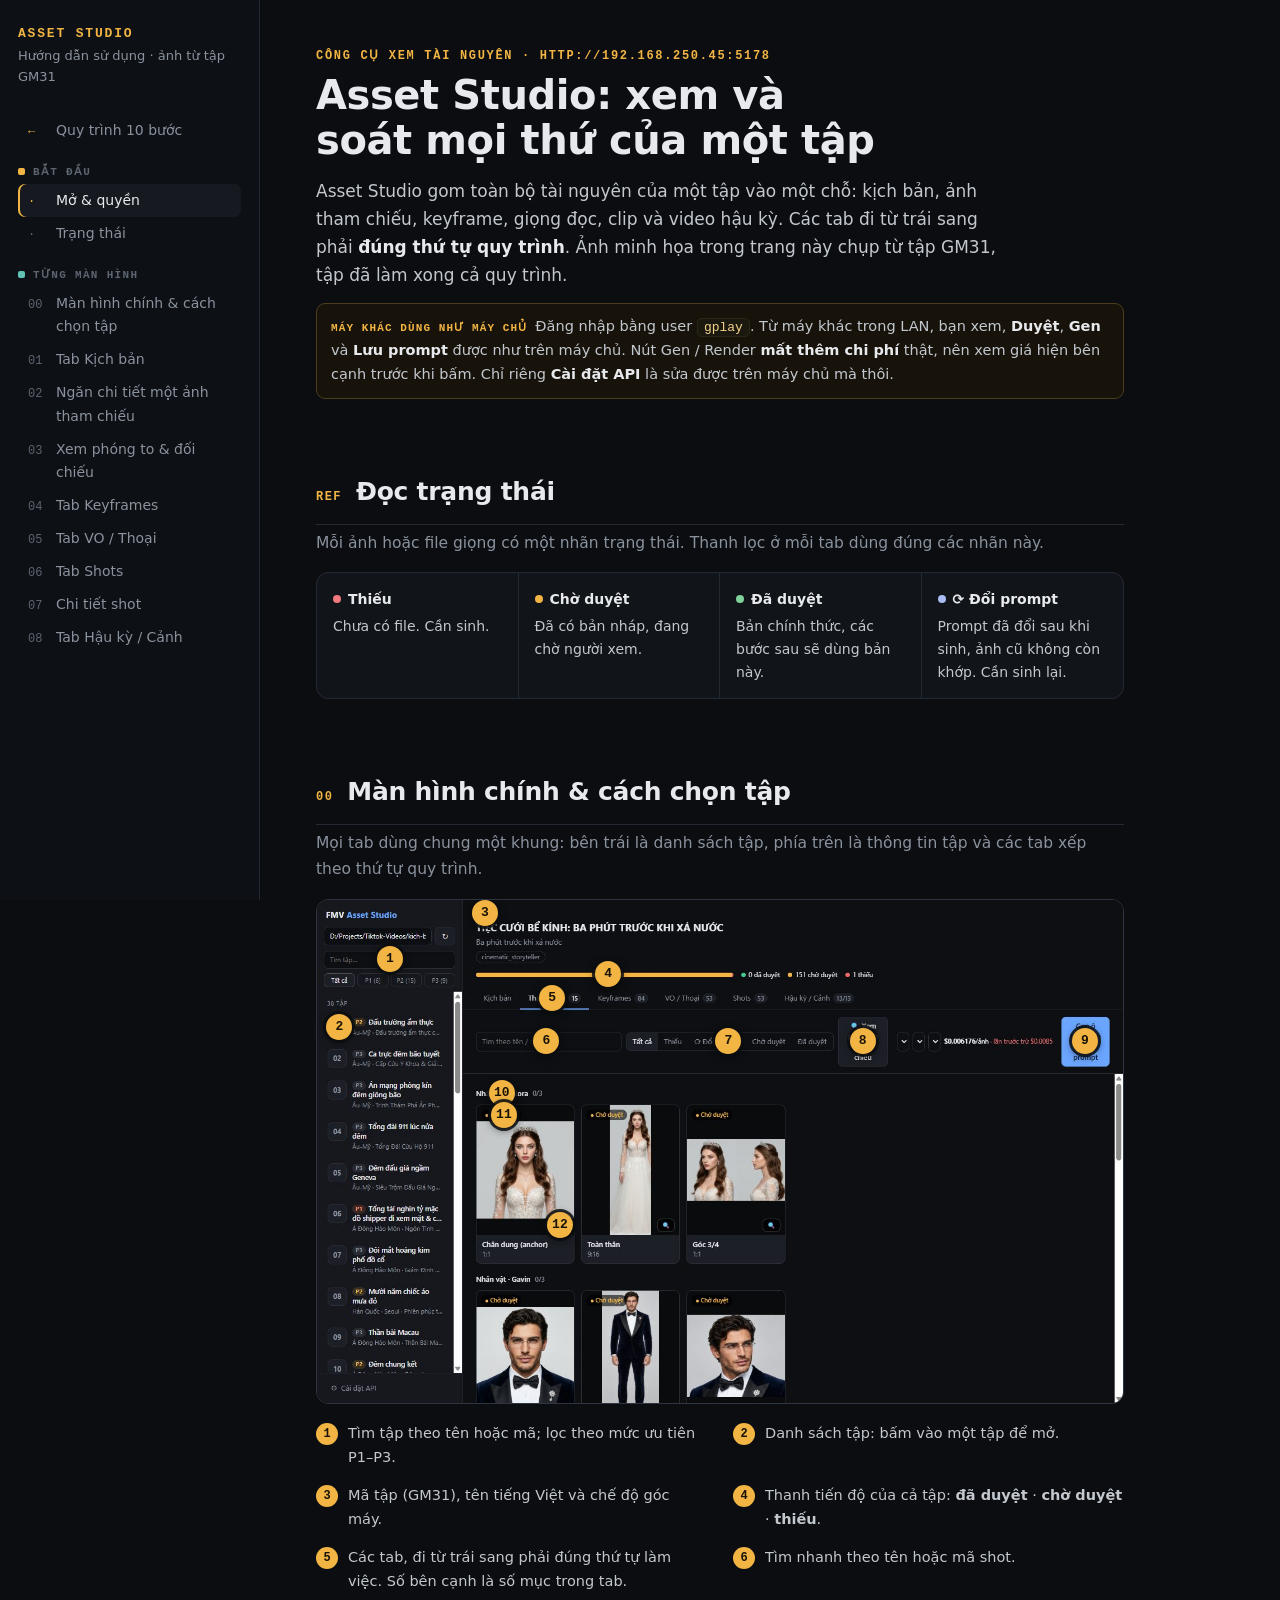
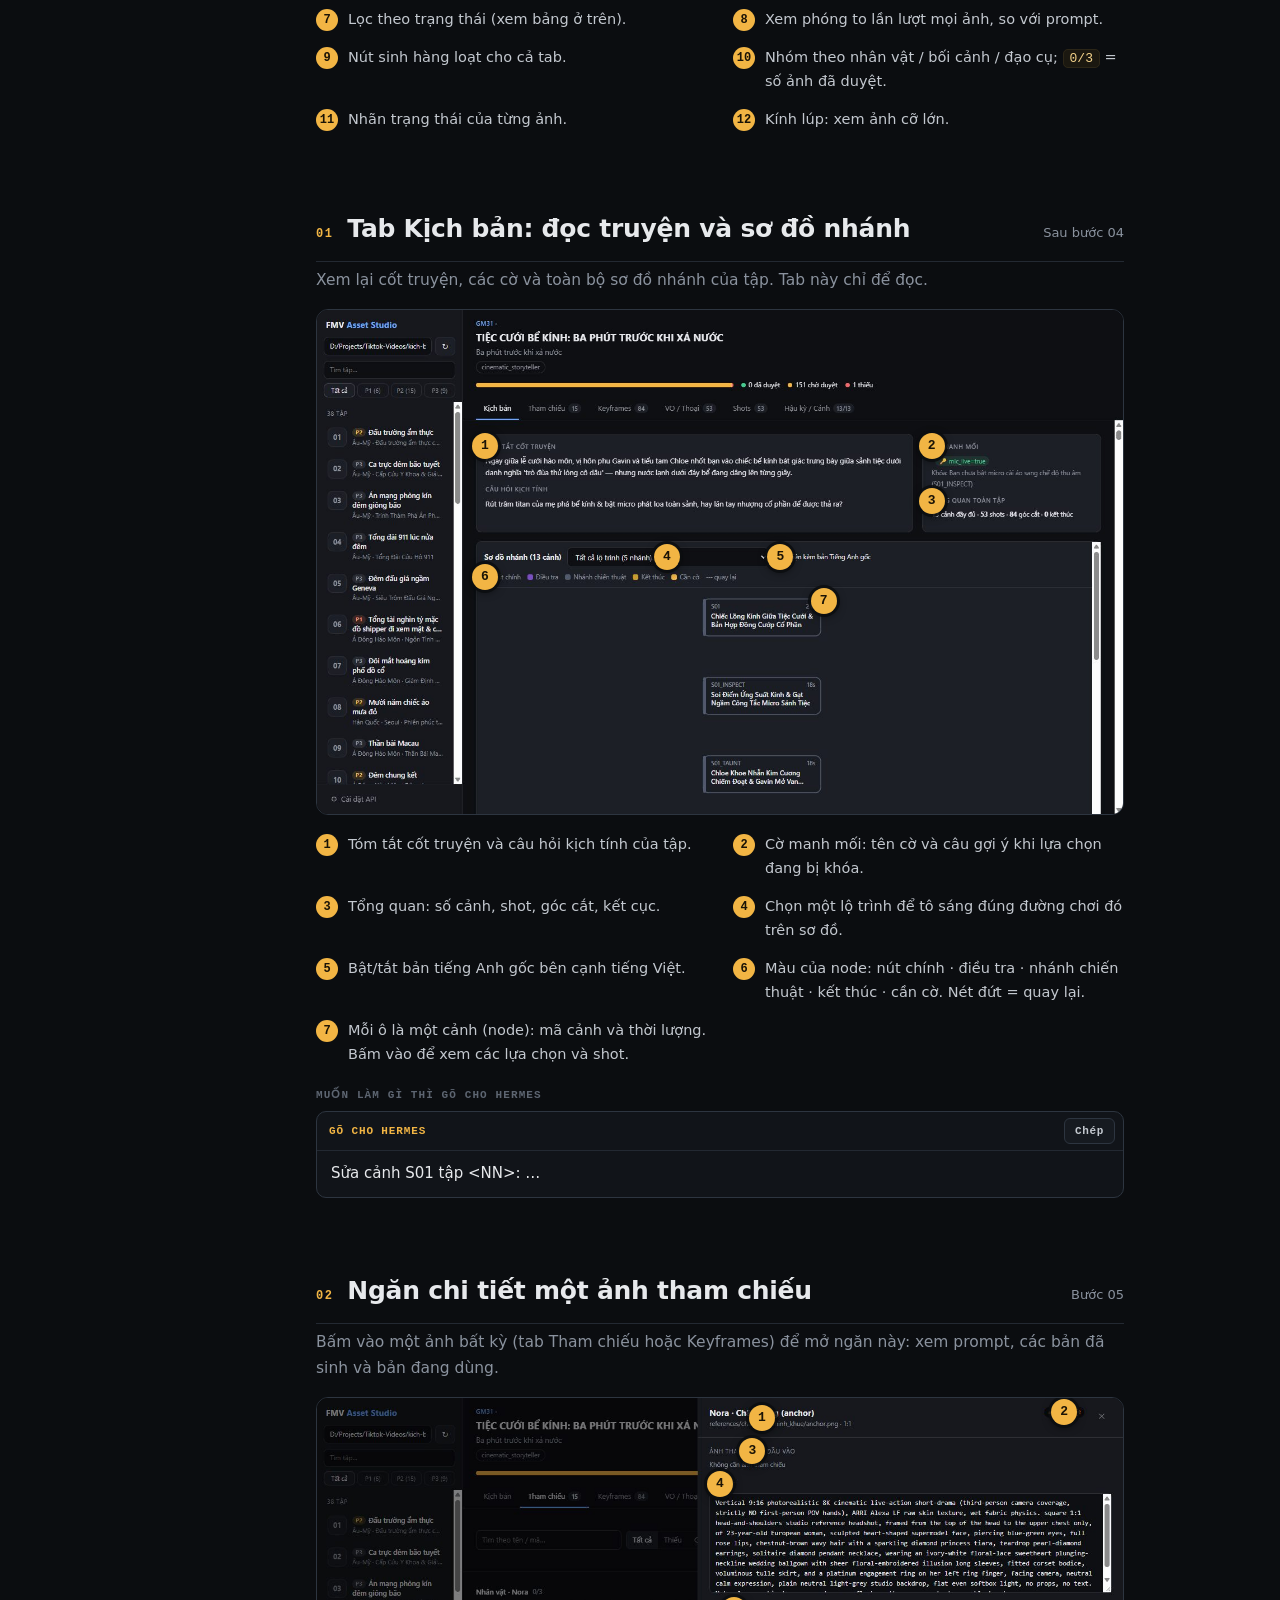
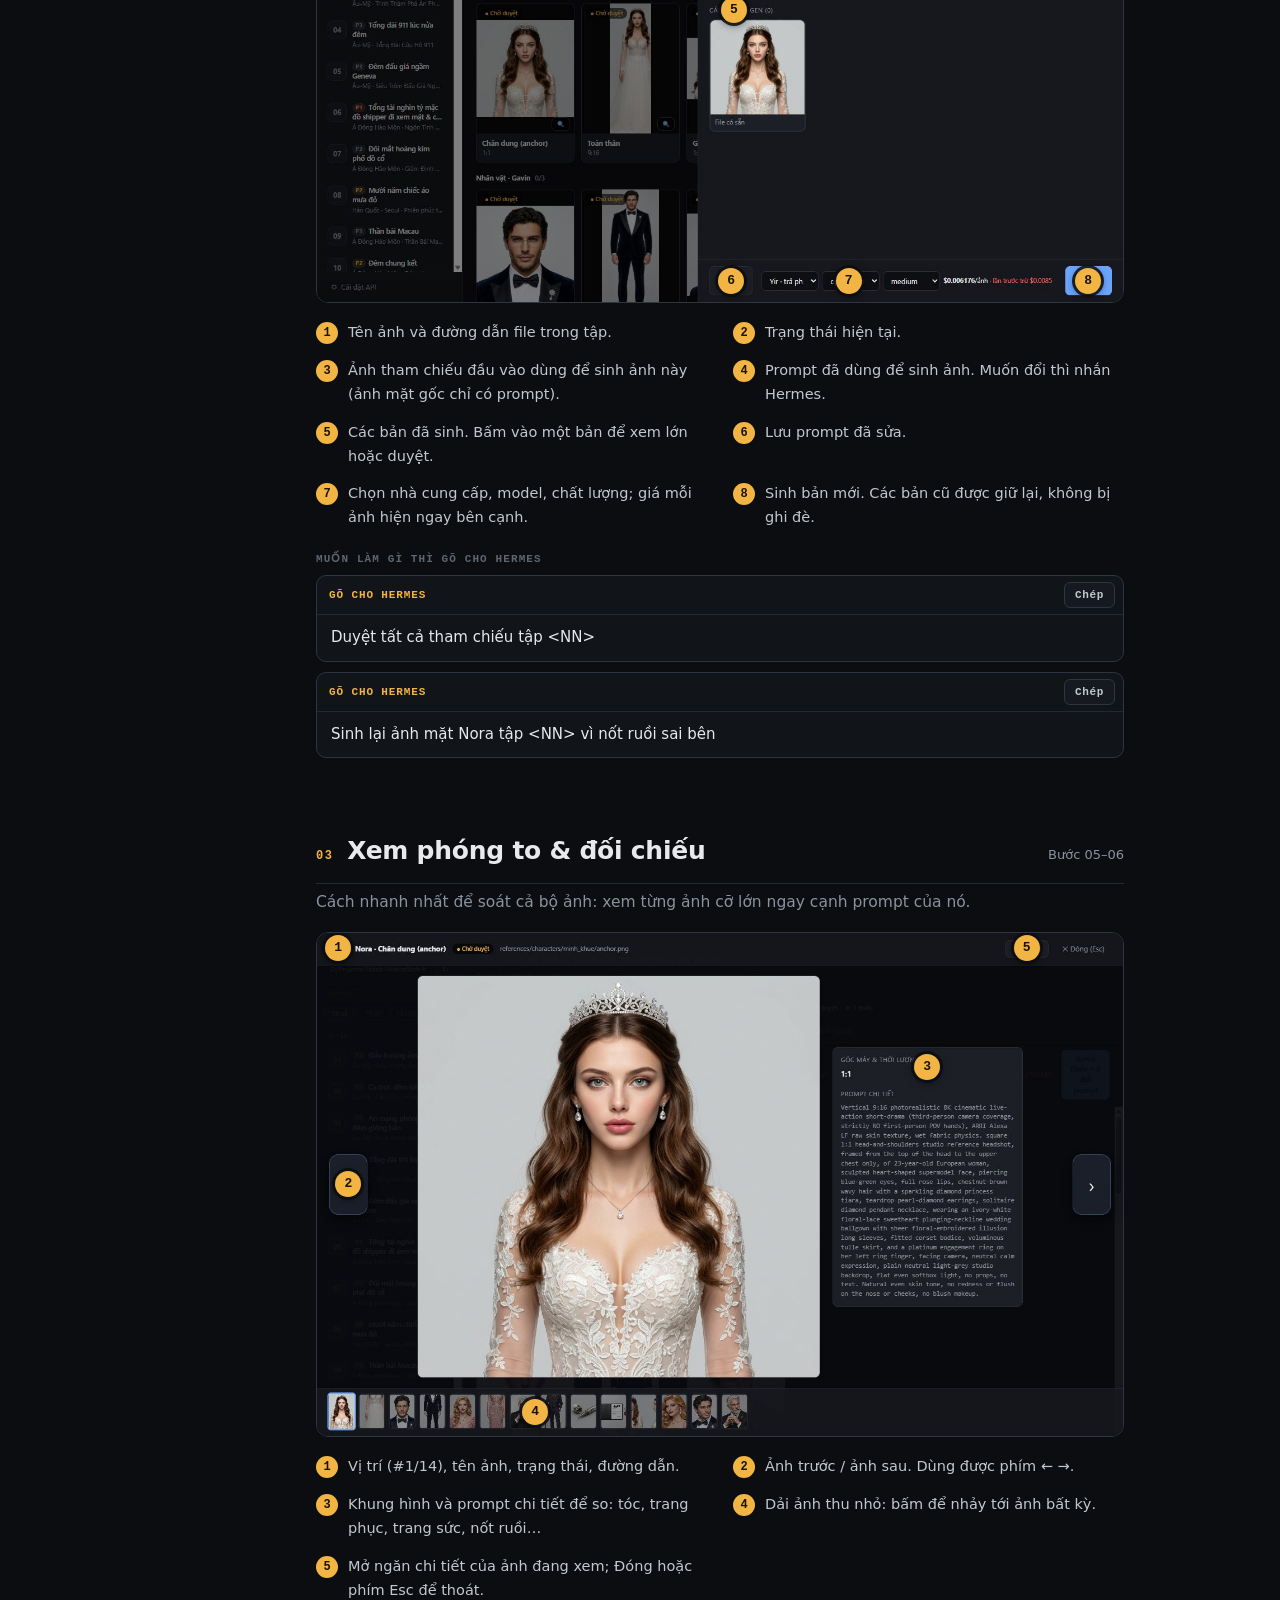
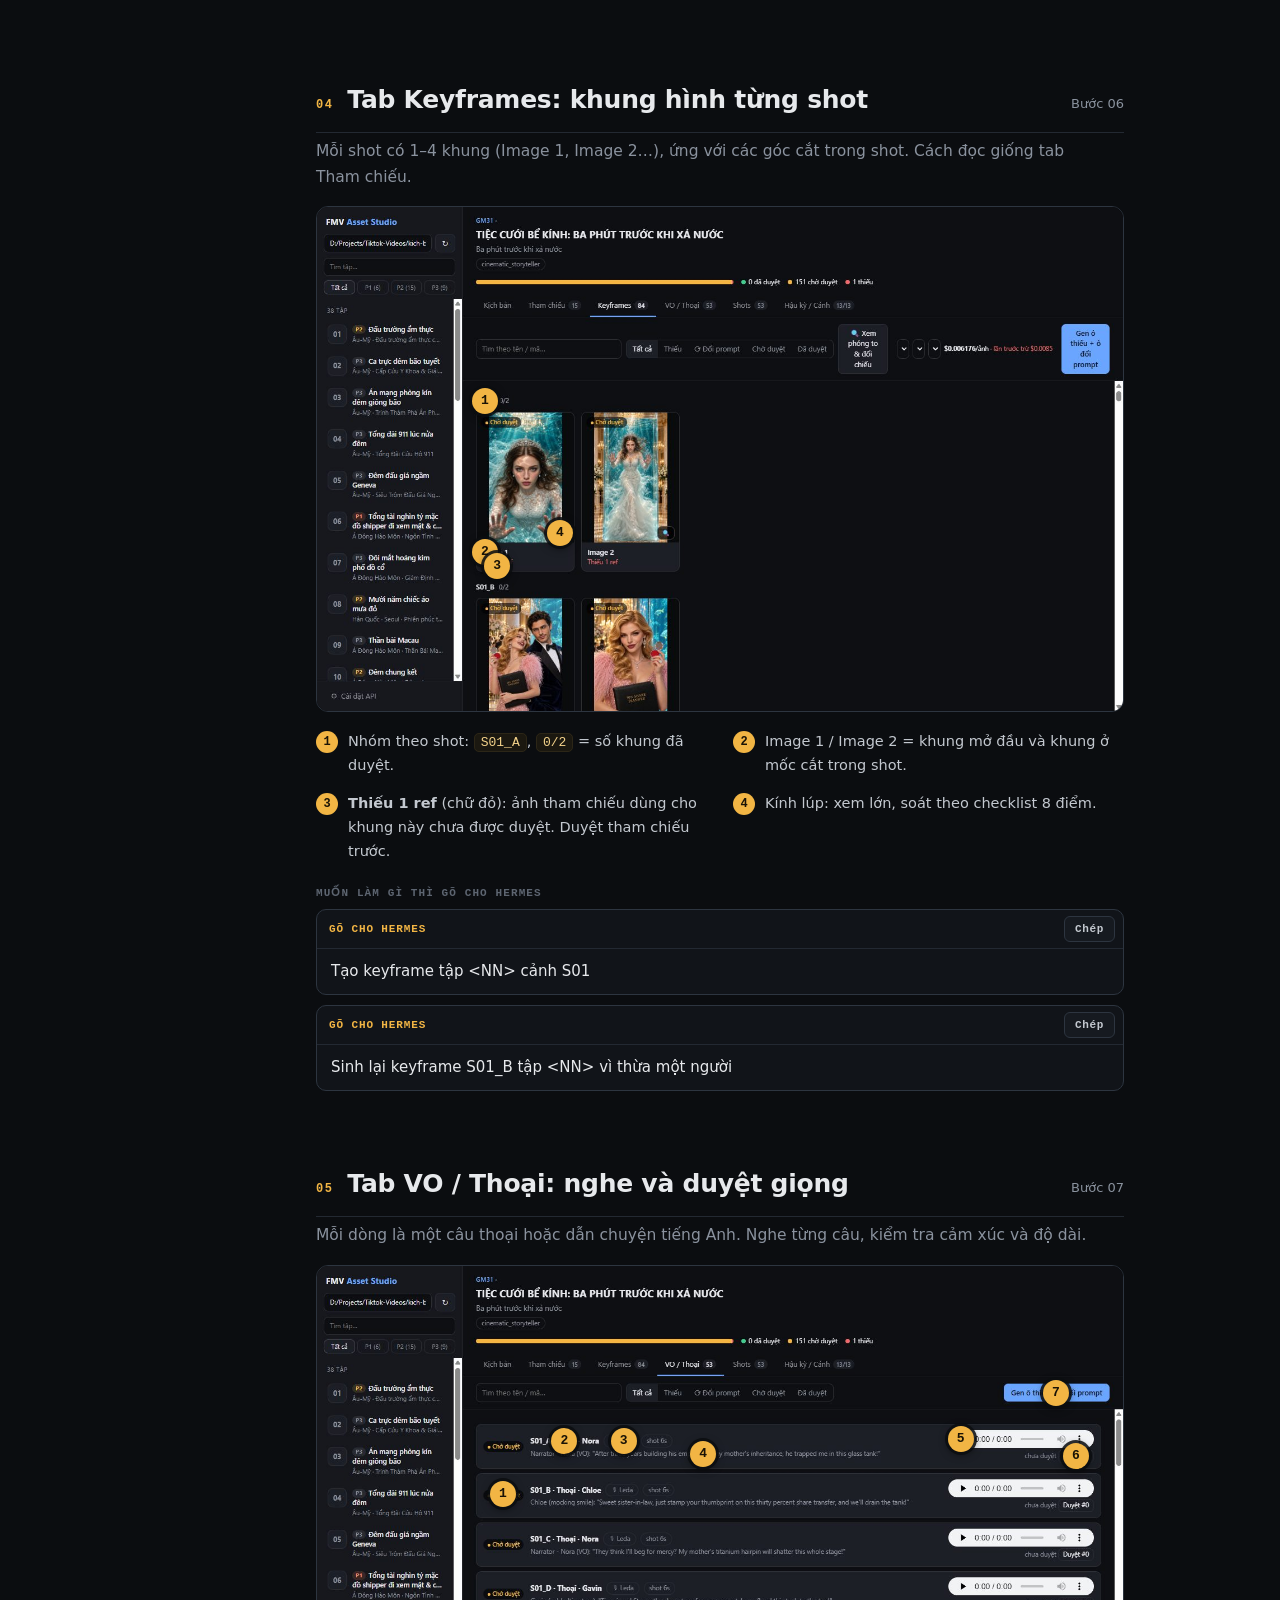
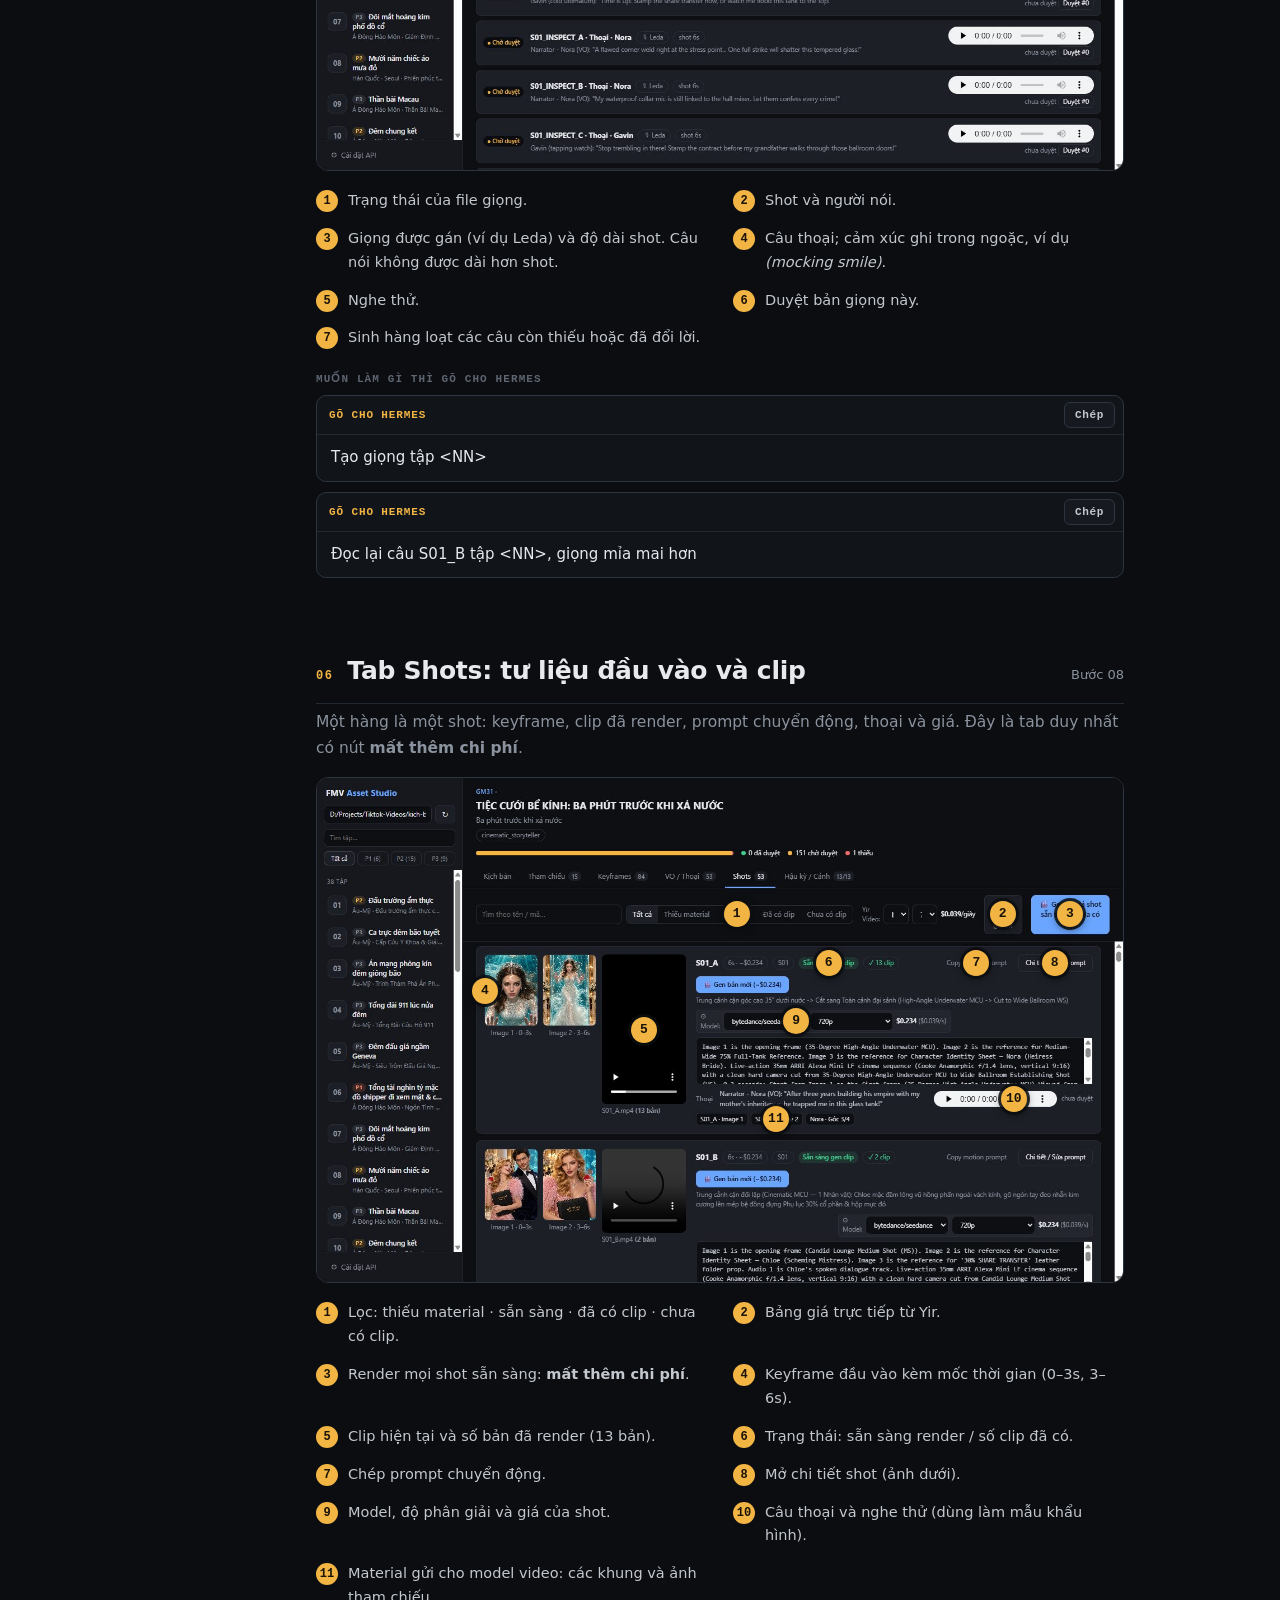
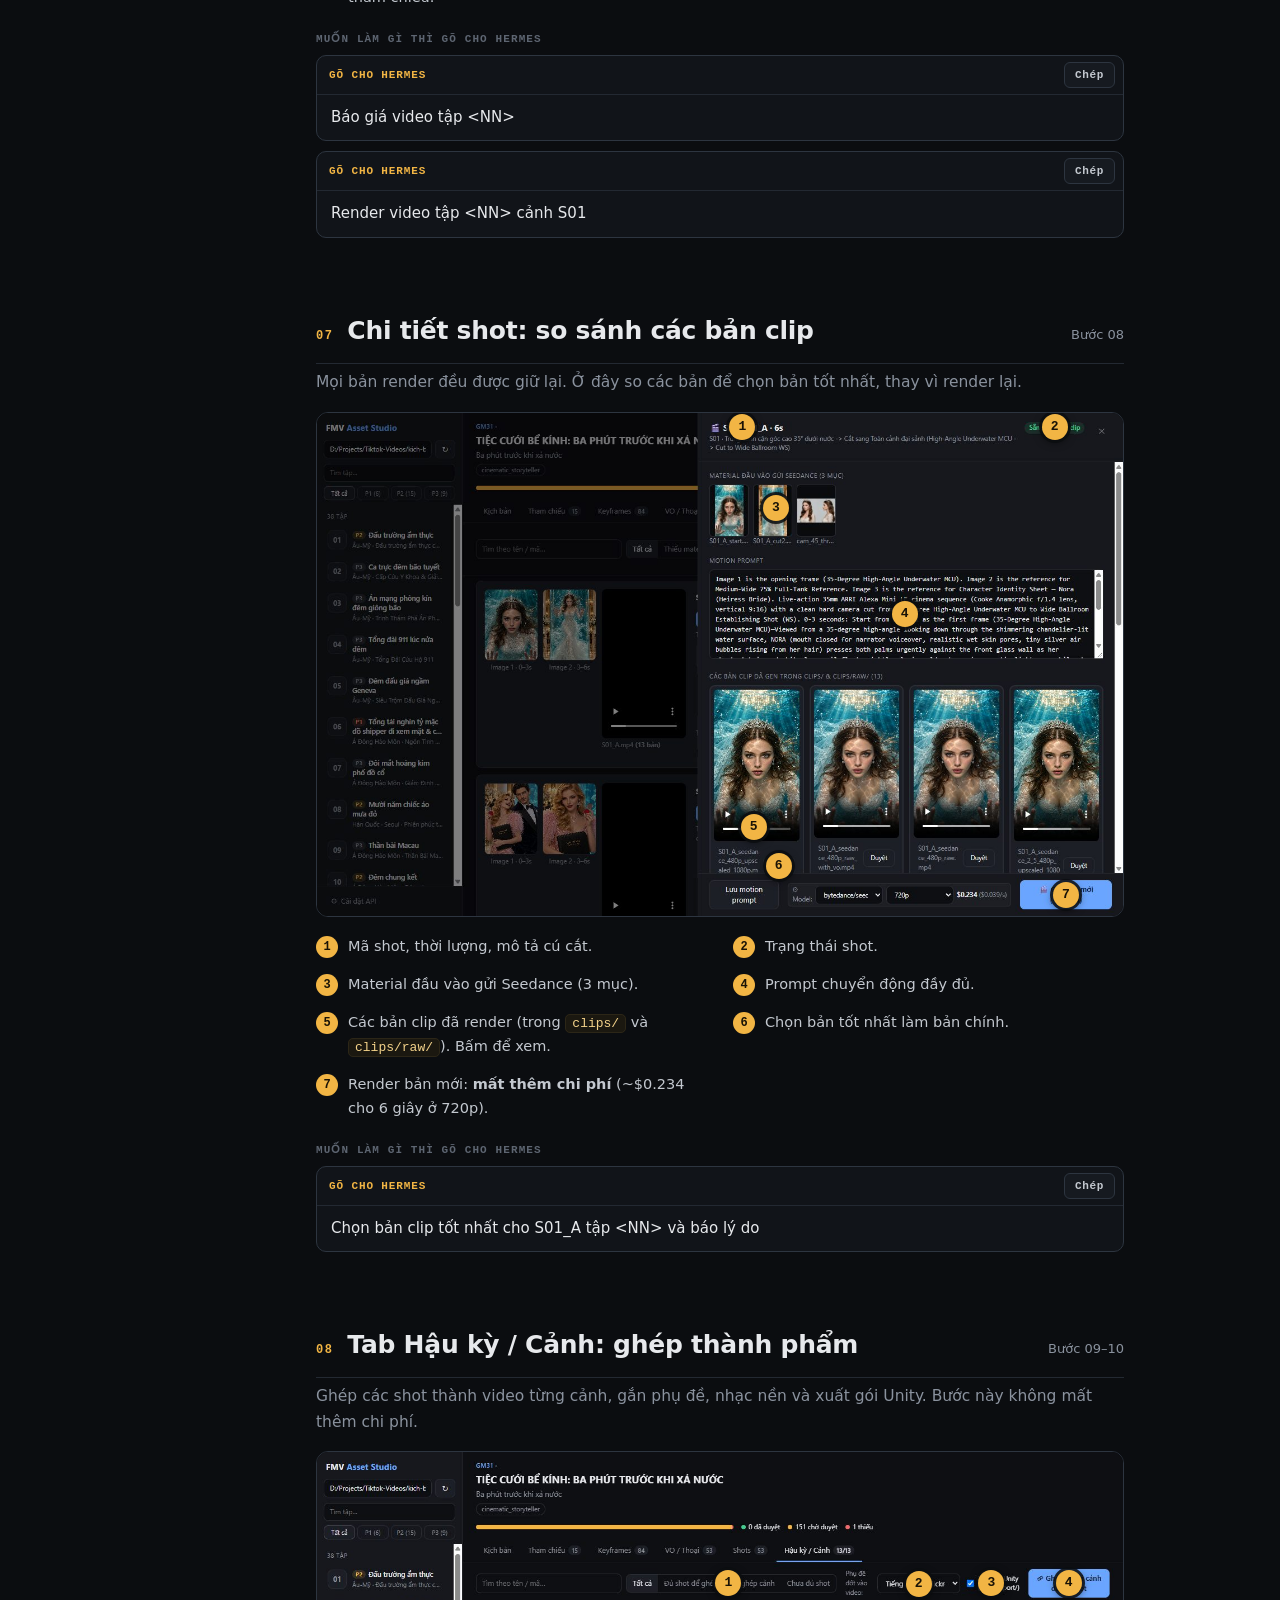
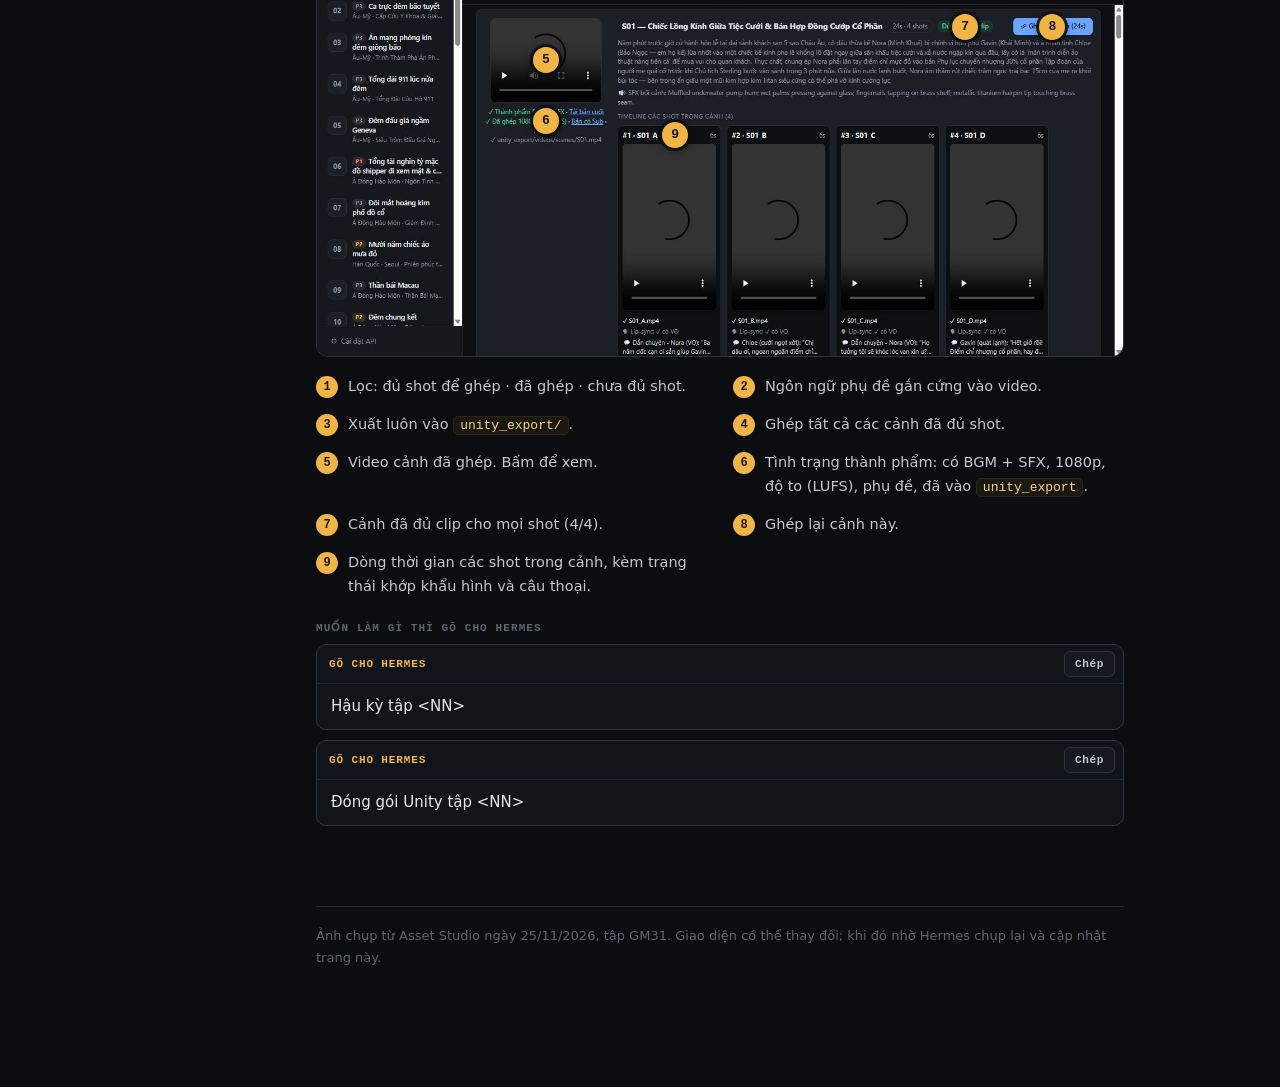
==== commit cc1132f1: "HÆ°á»›ng dáº«n: mÃ¡y LAN duyá»‡t/sinh Ä‘Æ°á»£c" ====
--- a/huong-dan/HUONG_DAN_ASSET_STUDIO.html
+++ b/huong-dan/HUONG_DAN_ASSET_STUDIO.html
@@ -37,7 +37,7 @@
   <div class="eyebrow">Công cụ xem tài nguyên · http://192.168.250.45:5178</div>
   <h1>Asset Studio: xem và soát mọi thứ của một tập</h1>
   <p class="lede">Asset Studio gom toàn bộ tài nguyên của một tập vào một chỗ: kịch bản, ảnh tham chiếu, keyframe, giọng đọc, clip và video hậu kỳ. Các tab đi từ trái sang phải <b class="w">đúng thứ tự quy trình</b>. Ảnh minh họa trong trang này chụp từ tập GM31, tập đã làm xong cả quy trình.</p>
-  <div class="note n-warn"><b class="lab">Máy khác chỉ xem</b>Đăng nhập bằng user <code>gplay</code>. Từ máy khác trong LAN, bạn xem được mọi thứ, nhưng các nút <b class="w">Gen / Duyệt / Lưu prompt</b> sẽ báo <i>"Máy LAN chỉ được xem"</i>. Lý do: các nút này mất thêm chi phí và ghi file. Muốn làm thì chép lệnh ngắn ở mỗi phần rồi gõ cho Hermes trên dashboard.</div>
+  <div class="note n-warn"><b class="lab">Máy khác dùng như máy chủ</b>Đăng nhập bằng user <code>gplay</code>. Từ máy khác trong LAN, bạn xem, <b class="w">Duyệt</b>, <b class="w">Gen</b> và <b class="w">Lưu prompt</b> được như trên máy chủ. Nút Gen / Render <b class="w">mất thêm chi phí</b> thật, nên xem giá hiện bên cạnh trước khi bấm. Chỉ riêng <b class="w">Cài đặt API</b> là sửa được trên máy chủ mà thôi.</div>
 </header>
 
 <section class="blk" id="trang-thai">
@@ -55,7 +55,7 @@
   <div class="shd"><span class="tagp">00</span><h2>Màn hình chính & cách chọn tập</h2></div>
   <p class="goal">Mọi tab dùng chung một khung: bên trái là danh sách tập, phía trên là thông tin tập và các tab xếp theo thứ tự quy trình.</p>
   <figure class="shotfig"><a href="huong_dan_assets/asset_studio/03_tab_tham_chieu.jpg" target="_blank" title="Mở ảnh gốc"><img src="huong_dan_assets/asset_studio/03_tab_tham_chieu.jpg" alt="Màn hình chính &amp; cách chọn tập" loading="lazy" width="1440" height="900"></a><span class="pin" style="left:9.03%;top:11.89%">1</span><span class="pin" style="left:2.78%;top:25.22%">2</span><span class="pin" style="left:20.83%;top:2.67%">3</span><span class="pin" style="left:36.11%;top:14.78%">4</span><span class="pin" style="left:29.17%;top:19.56%">5</span><span class="pin" style="left:28.47%;top:28.11%">6</span><span class="pin" style="left:51.04%;top:28.11%">7</span><span class="pin" style="left:67.71%;top:28.11%">8</span><span class="pin" style="left:95.28%;top:28.11%">9</span><span class="pin" style="left:22.92%;top:38.44%">10</span><span class="pin" style="left:23.19%;top:42.67%">11</span><span class="pin" style="left:30.14%;top:64.67%">12</span></figure>
-  <ol class="legend"><li><span class="pn">1</span><span>Tìm tập theo tên hoặc mã; lọc theo mức ưu tiên P1–P3.</span></li><li><span class="pn">2</span><span>Danh sách tập: bấm vào một tập để mở.</span></li><li><span class="pn">3</span><span>Mã tập (GM31), tên tiếng Việt và chế độ góc máy.</span></li><li><span class="pn">4</span><span>Thanh tiến độ của cả tập: <b>đã duyệt</b> · <b>chờ duyệt</b> · <b>thiếu</b>.</span></li><li><span class="pn">5</span><span>Các tab, đi từ trái sang phải đúng thứ tự làm việc. Số bên cạnh là số mục trong tab.</span></li><li><span class="pn">6</span><span>Tìm nhanh theo tên hoặc mã shot.</span></li><li><span class="pn">7</span><span>Lọc theo trạng thái (xem bảng ở trên).</span></li><li><span class="pn">8</span><span>Xem phóng to lần lượt mọi ảnh, so với prompt.</span></li><li><span class="pn">9</span><span>Nút sinh hàng loạt: chỉ dùng được trên máy chủ. Máy khác thì nhắn Hermes.</span></li><li><span class="pn">10</span><span>Nhóm theo nhân vật / bối cảnh / đạo cụ; <code>0/3</code> = số ảnh đã duyệt.</span></li><li><span class="pn">11</span><span>Nhãn trạng thái của từng ảnh.</span></li><li><span class="pn">12</span><span>Kính lúp: xem ảnh cỡ lớn.</span></li></ol>
+  <ol class="legend"><li><span class="pn">1</span><span>Tìm tập theo tên hoặc mã; lọc theo mức ưu tiên P1–P3.</span></li><li><span class="pn">2</span><span>Danh sách tập: bấm vào một tập để mở.</span></li><li><span class="pn">3</span><span>Mã tập (GM31), tên tiếng Việt và chế độ góc máy.</span></li><li><span class="pn">4</span><span>Thanh tiến độ của cả tập: <b>đã duyệt</b> · <b>chờ duyệt</b> · <b>thiếu</b>.</span></li><li><span class="pn">5</span><span>Các tab, đi từ trái sang phải đúng thứ tự làm việc. Số bên cạnh là số mục trong tab.</span></li><li><span class="pn">6</span><span>Tìm nhanh theo tên hoặc mã shot.</span></li><li><span class="pn">7</span><span>Lọc theo trạng thái (xem bảng ở trên).</span></li><li><span class="pn">8</span><span>Xem phóng to lần lượt mọi ảnh, so với prompt.</span></li><li><span class="pn">9</span><span>Nút sinh hàng loạt cho cả tab.</span></li><li><span class="pn">10</span><span>Nhóm theo nhân vật / bối cảnh / đạo cụ; <code>0/3</code> = số ảnh đã duyệt.</span></li><li><span class="pn">11</span><span>Nhãn trạng thái của từng ảnh.</span></li><li><span class="pn">12</span><span>Kính lúp: xem ảnh cỡ lớn.</span></li></ol>
   
 </section>
 <section class="blk" id="02-kich-ban">
@@ -69,7 +69,7 @@
   <div class="shd"><span class="tagp">02</span><h2>Ngăn chi tiết một ảnh tham chiếu</h2><span class="rt">Bước 05</span></div>
   <p class="goal">Bấm vào một ảnh bất kỳ (tab Tham chiếu hoặc Keyframes) để mở ngăn này: xem prompt, các bản đã sinh và bản đang dùng.</p>
   <figure class="shotfig"><a href="huong_dan_assets/asset_studio/04_ngan_chi_tiet_anh.jpg" target="_blank" title="Mở ảnh gốc"><img src="huong_dan_assets/asset_studio/04_ngan_chi_tiet_anh.jpg" alt="Ngăn chi tiết một ảnh tham chiếu" loading="lazy" width="1440" height="900"></a><span class="pin" style="left:55.21%;top:3.89%">1</span><span class="pin" style="left:92.71%;top:2.78%">2</span><span class="pin" style="left:54.03%;top:10.56%">3</span><span class="pin" style="left:50.00%;top:17.00%">4</span><span class="pin" style="left:51.74%;top:42.11%">5</span><span class="pin" style="left:51.39%;top:95.78%">6</span><span class="pin" style="left:65.97%;top:95.78%">7</span><span class="pin" style="left:95.69%;top:95.78%">8</span></figure>
-  <ol class="legend"><li><span class="pn">1</span><span>Tên ảnh và đường dẫn file trong tập.</span></li><li><span class="pn">2</span><span>Trạng thái hiện tại.</span></li><li><span class="pn">3</span><span>Ảnh tham chiếu đầu vào dùng để sinh ảnh này (ảnh mặt gốc chỉ có prompt).</span></li><li><span class="pn">4</span><span>Prompt đã dùng để sinh ảnh. Muốn đổi thì nhắn Hermes.</span></li><li><span class="pn">5</span><span>Các bản đã sinh. Bấm vào một bản để xem lớn hoặc duyệt (trên máy chủ).</span></li><li><span class="pn">6</span><span>Lưu prompt đã sửa.</span></li><li><span class="pn">7</span><span>Chọn nhà cung cấp, model, chất lượng; giá mỗi ảnh hiện ngay bên cạnh.</span></li><li><span class="pn">8</span><span>Sinh bản mới. Các bản cũ được giữ lại, không bị ghi đè.</span></li></ol>
+  <ol class="legend"><li><span class="pn">1</span><span>Tên ảnh và đường dẫn file trong tập.</span></li><li><span class="pn">2</span><span>Trạng thái hiện tại.</span></li><li><span class="pn">3</span><span>Ảnh tham chiếu đầu vào dùng để sinh ảnh này (ảnh mặt gốc chỉ có prompt).</span></li><li><span class="pn">4</span><span>Prompt đã dùng để sinh ảnh. Muốn đổi thì nhắn Hermes.</span></li><li><span class="pn">5</span><span>Các bản đã sinh. Bấm vào một bản để xem lớn hoặc duyệt.</span></li><li><span class="pn">6</span><span>Lưu prompt đã sửa.</span></li><li><span class="pn">7</span><span>Chọn nhà cung cấp, model, chất lượng; giá mỗi ảnh hiện ngay bên cạnh.</span></li><li><span class="pn">8</span><span>Sinh bản mới. Các bản cũ được giữ lại, không bị ghi đè.</span></li></ol>
   <div class="asks"><div class="k">Muốn làm gì thì gõ cho Hermes</div><div class="cmd"><div class="hd"><em>Gõ cho Hermes</em><button class="copy">Chép</button></div><pre>Duyệt tất cả tham chiếu tập &lt;NN&gt;</pre></div><div class="cmd"><div class="hd"><em>Gõ cho Hermes</em><button class="copy">Chép</button></div><pre>Sinh lại ảnh mặt Nora tập &lt;NN&gt; vì nốt ruồi sai bên</pre></div></div>
 </section>
 <section class="blk" id="04-phong-to">
@@ -97,7 +97,7 @@
   <div class="shd"><span class="tagp">06</span><h2>Tab Shots: tư liệu đầu vào và clip</h2><span class="rt">Bước 08</span></div>
   <p class="goal">Một hàng là một shot: keyframe, clip đã render, prompt chuyển động, thoại và giá. Đây là tab duy nhất có nút <b>mất thêm chi phí</b>.</p>
   <figure class="shotfig"><a href="huong_dan_assets/asset_studio/07_tab_shots.jpg" target="_blank" title="Mở ảnh gốc"><img src="huong_dan_assets/asset_studio/07_tab_shots.jpg" alt="Tab Shots: tư liệu đầu vào và clip" loading="lazy" width="1440" height="900"></a><span class="pin" style="left:52.08%;top:27.00%">1</span><span class="pin" style="left:85.07%;top:27.00%">2</span><span class="pin" style="left:93.40%;top:27.00%">3</span><span class="pin" style="left:20.83%;top:42.22%">4</span><span class="pin" style="left:40.56%;top:50.00%">5</span><span class="pin" style="left:63.47%;top:36.67%">6</span><span class="pin" style="left:81.81%;top:36.67%">7</span><span class="pin" style="left:91.53%;top:36.67%">8</span><span class="pin" style="left:59.44%;top:48.22%">9</span><span class="pin" style="left:86.46%;top:63.67%">10</span><span class="pin" style="left:56.94%;top:67.67%">11</span></figure>
-  <ol class="legend"><li><span class="pn">1</span><span>Lọc: thiếu material · sẵn sàng · đã có clip · chưa có clip.</span></li><li><span class="pn">2</span><span>Bảng giá trực tiếp từ Yir.</span></li><li><span class="pn">3</span><span>Render mọi shot sẵn sàng: <b>mất thêm chi phí</b>, chỉ chạy được trên máy chủ.</span></li><li><span class="pn">4</span><span>Keyframe đầu vào kèm mốc thời gian (0–3s, 3–6s).</span></li><li><span class="pn">5</span><span>Clip hiện tại và số bản đã render (13 bản).</span></li><li><span class="pn">6</span><span>Trạng thái: sẵn sàng render / số clip đã có.</span></li><li><span class="pn">7</span><span>Chép prompt chuyển động.</span></li><li><span class="pn">8</span><span>Mở chi tiết shot (ảnh dưới).</span></li><li><span class="pn">9</span><span>Model, độ phân giải và giá của shot.</span></li><li><span class="pn">10</span><span>Câu thoại và nghe thử (dùng làm mẫu khẩu hình).</span></li><li><span class="pn">11</span><span>Material gửi cho model video: các khung và ảnh tham chiếu.</span></li></ol>
+  <ol class="legend"><li><span class="pn">1</span><span>Lọc: thiếu material · sẵn sàng · đã có clip · chưa có clip.</span></li><li><span class="pn">2</span><span>Bảng giá trực tiếp từ Yir.</span></li><li><span class="pn">3</span><span>Render mọi shot sẵn sàng: <b>mất thêm chi phí</b>.</span></li><li><span class="pn">4</span><span>Keyframe đầu vào kèm mốc thời gian (0–3s, 3–6s).</span></li><li><span class="pn">5</span><span>Clip hiện tại và số bản đã render (13 bản).</span></li><li><span class="pn">6</span><span>Trạng thái: sẵn sàng render / số clip đã có.</span></li><li><span class="pn">7</span><span>Chép prompt chuyển động.</span></li><li><span class="pn">8</span><span>Mở chi tiết shot (ảnh dưới).</span></li><li><span class="pn">9</span><span>Model, độ phân giải và giá của shot.</span></li><li><span class="pn">10</span><span>Câu thoại và nghe thử (dùng làm mẫu khẩu hình).</span></li><li><span class="pn">11</span><span>Material gửi cho model video: các khung và ảnh tham chiếu.</span></li></ol>
   <div class="asks"><div class="k">Muốn làm gì thì gõ cho Hermes</div><div class="cmd"><div class="hd"><em>Gõ cho Hermes</em><button class="copy">Chép</button></div><pre>Báo giá video tập &lt;NN&gt;</pre></div><div class="cmd"><div class="hd"><em>Gõ cho Hermes</em><button class="copy">Chép</button></div><pre>Render video tập &lt;NN&gt; cảnh S01</pre></div></div>
 </section>
 <section class="blk" id="08-chi-tiet-shot">
